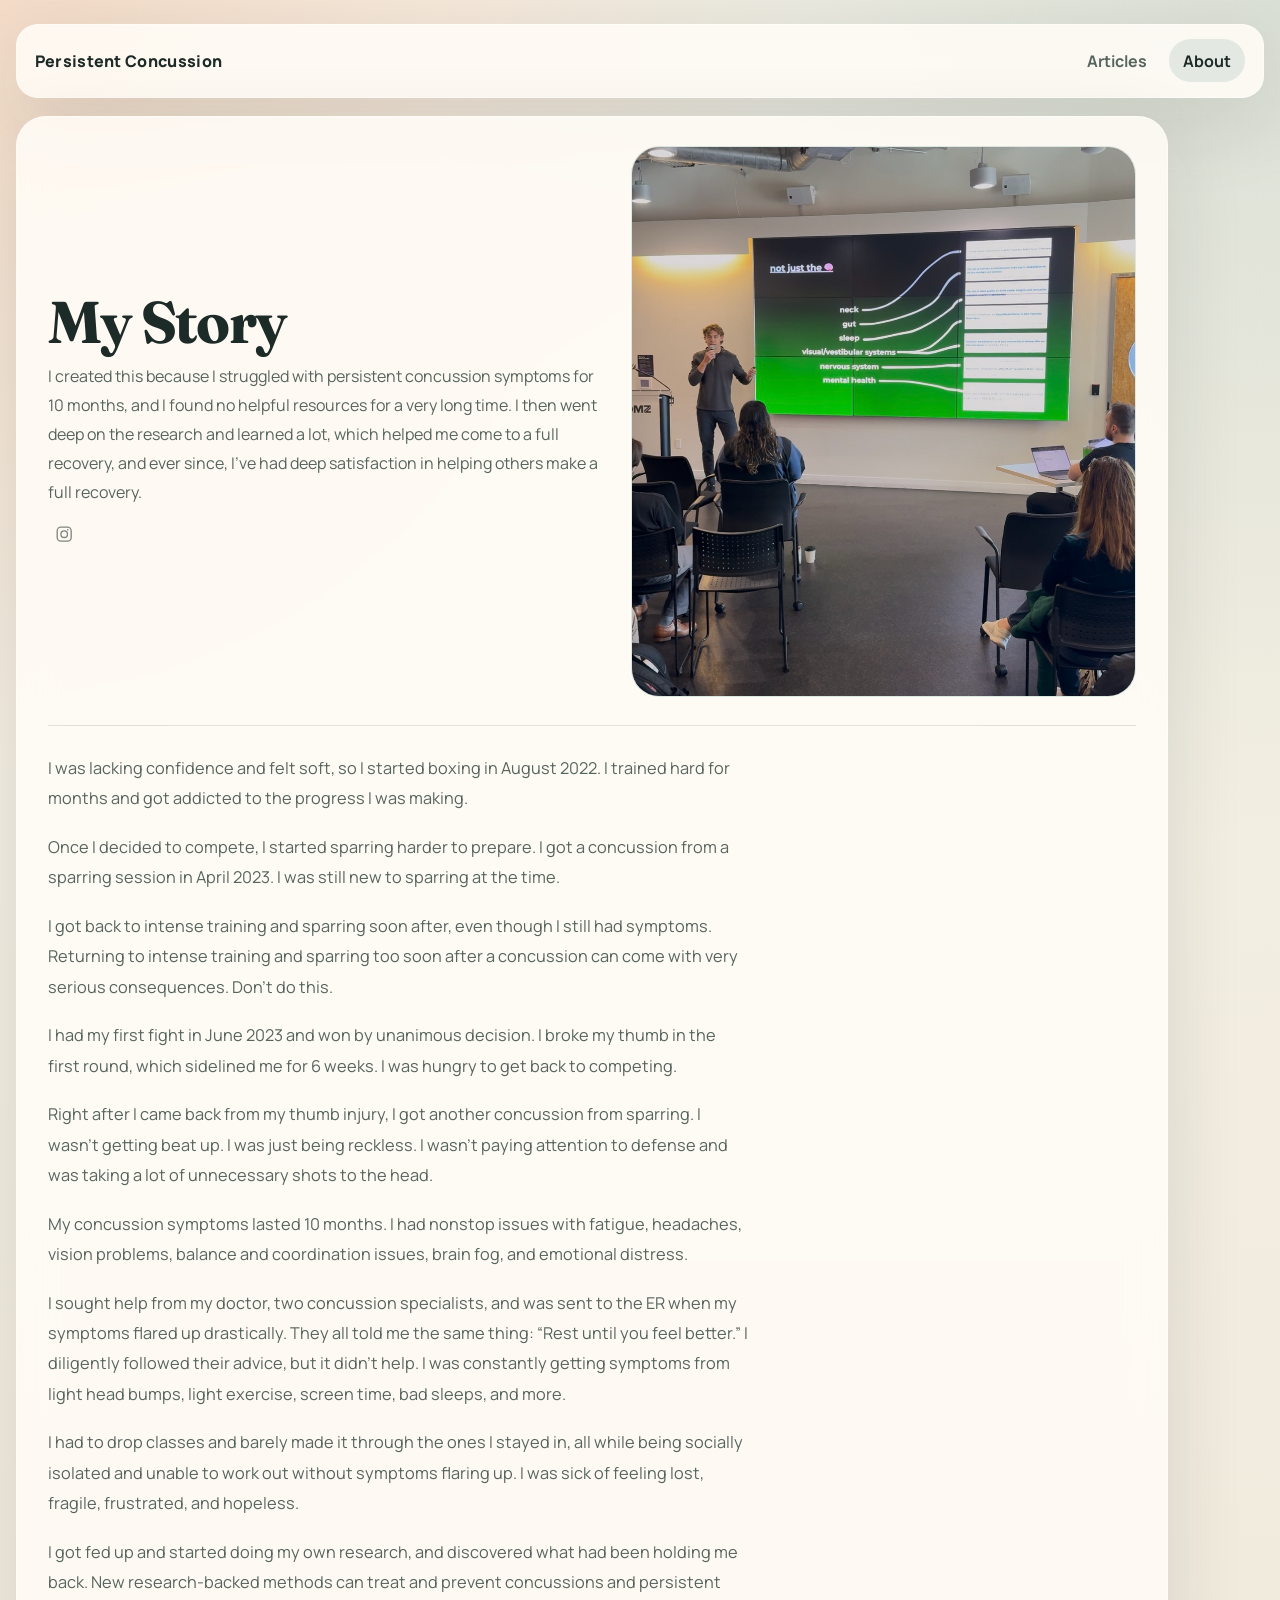
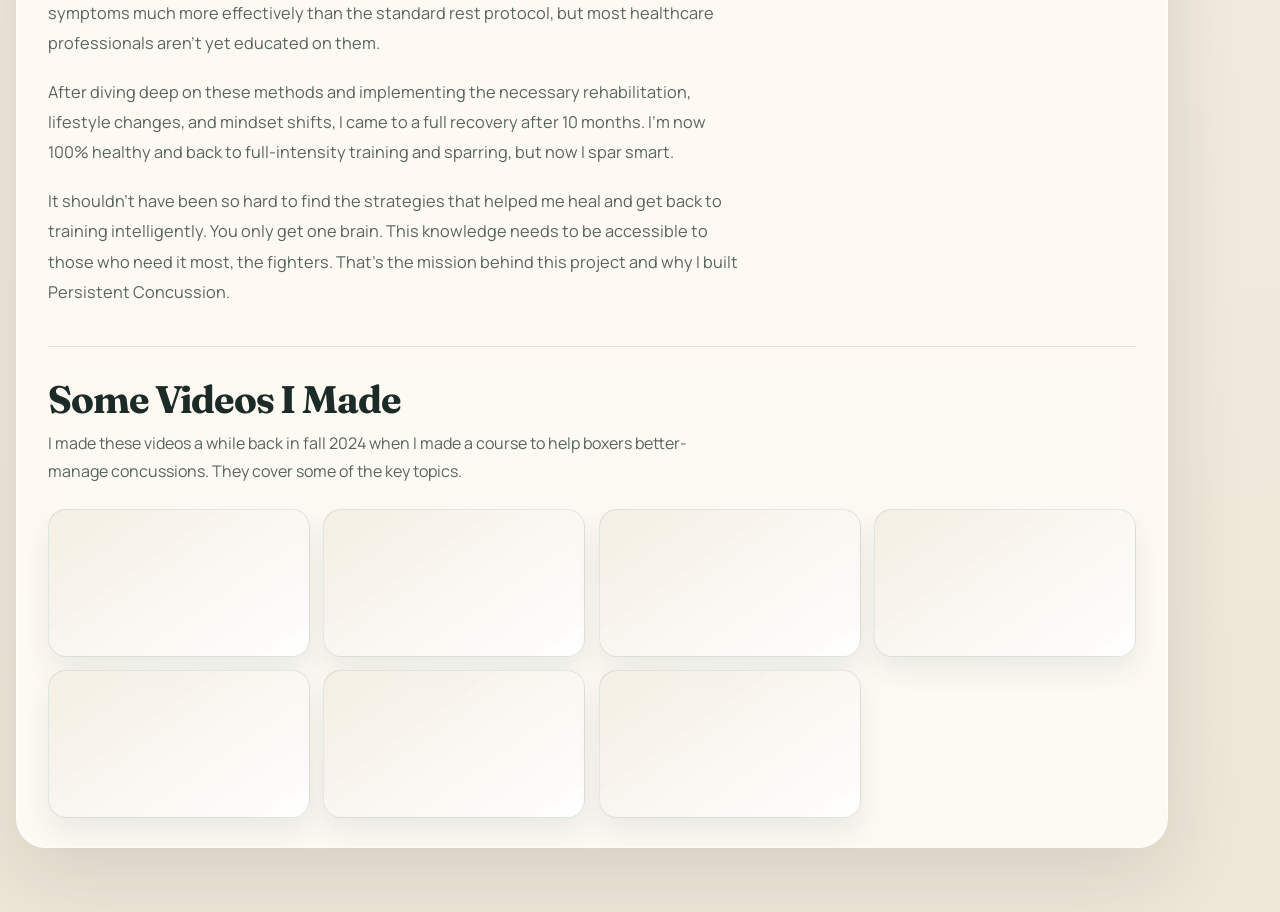
==== about.html @ b69d5c53 "Update site metadata and remove course hash links" ====
<!doctype html>
<html lang="en">
  <head>
    <meta charset="UTF-8" />
    <meta name="viewport" content="width=device-width, initial-scale=1.0" />
    <title>Persistent Concussion Symptoms Guidance</title>
    <meta
      name="description"
      content="Research-backed guidance for persistent concussion symptoms and post-concussion syndrome. Written for combat sport athletes, useful for anyone."
    />
    <meta
      property="og:title"
      content="Persistent Concussion Symptoms Guidance"
    />
    <meta
      property="og:description"
      content="Research-backed guidance for persistent concussion symptoms and post-concussion syndrome. Written for combat sport athletes, useful for anyone."
    />
    <link rel="preconnect" href="https://fonts.googleapis.com" />
    <link rel="preconnect" href="https://fonts.gstatic.com" crossorigin />
    <link
      href="https://fonts.googleapis.com/css2?family=Fraunces:opsz,wght@9..144,500;9..144,700&family=Manrope:wght@400;500;600;700;800&display=swap"
      rel="stylesheet"
    />
    <link rel="stylesheet" href="./styles.css" />
  </head>
  <body>
    <div class="page-shell">
      <nav class="site-nav" aria-label="Primary">
        <a class="site-nav__brand" href="./index.html">Persistent Concussion</a>
        <div class="site-nav__links">
          <a class="site-nav__link" href="./index.html">Articles</a>
          <a class="site-nav__link" href="./about.html" aria-current="page">About</a>
        </div>
      </nav>

      <main class="about-page">
        <article class="about-story">
          <header class="about-story__lead">
            <div class="about-story__lead-copy">
              <h1>My Story</h1>
              <p class="about-story__intro">
                I created this because I struggled with persistent concussion symptoms for 10
                months, and I found no helpful resources for a very long time. I then went deep
                on the research and learned a lot, which helped me come to a full recovery, and
                ever since, I've had deep satisfaction in helping others make a full recovery.
              </p>
              <a
                class="about-story__social-link"
                href="https://www.instagram.com/optimilez/"
                target="_blank"
                rel="noopener noreferrer"
                aria-label="Miles on Instagram"
              >
                <svg viewBox="0 0 24 24" aria-hidden="true" focusable="false">
                  <path
                    d="M7.75 2h8.5A5.75 5.75 0 0 1 22 7.75v8.5A5.75 5.75 0 0 1 16.25 22h-8.5A5.75 5.75 0 0 1 2 16.25v-8.5A5.75 5.75 0 0 1 7.75 2Zm0 1.75A4 4 0 0 0 3.75 7.75v8.5a4 4 0 0 0 4 4h8.5a4 4 0 0 0 4-4v-8.5a4 4 0 0 0-4-4h-8.5Zm8.95 1.5a1.05 1.05 0 1 1 0 2.1 1.05 1.05 0 0 1 0-2.1ZM12 6.85A5.15 5.15 0 1 1 6.85 12 5.16 5.16 0 0 1 12 6.85Zm0 1.75A3.4 3.4 0 1 0 15.4 12 3.41 3.41 0 0 0 12 8.6Z"
                  />
                </svg>
              </a>
            </div>
            <figure class="about-story__portrait">
              <img
                src="./media/miles-about-portrait.png"
                alt="Portrait of Miles"
                loading="lazy"
              />
            </figure>
          </header>

          <div class="about-story__body">
            <p>
              I was lacking confidence and felt soft, so I started boxing in August 2022. I
              trained hard for months and got addicted to the progress I was making.
            </p>

            <p>
              Once I decided to compete, I started sparring harder to prepare. I got a concussion
              from a sparring session in April 2023. I was still new to sparring at the time.
            </p>

            <p>
              I got back to intense training and sparring soon after, even though I still had
              symptoms. Returning to intense training and sparring too soon after a concussion can
              come with very serious consequences. Don’t do this.
            </p>

            <p>
              I had my first fight in June 2023 and won by unanimous decision. I broke my thumb in
              the first round, which sidelined me for 6 weeks. I was hungry to get back to
              competing.
            </p>

            <p>
              Right after I came back from my thumb injury, I got another concussion from
              sparring. I wasn’t getting beat up. I was just being reckless. I wasn’t paying
              attention to defense and was taking a lot of unnecessary shots to the head.
            </p>

            <p>
              My concussion symptoms lasted 10 months. I had nonstop issues with fatigue,
              headaches, vision problems, balance and coordination issues, brain fog, and
              emotional distress.
            </p>

            <p>
              I sought help from my doctor, two concussion specialists, and was sent to the ER
              when my symptoms flared up drastically. They all told me the same thing: “Rest until
              you feel better.” I diligently followed their advice, but it didn’t help. I was
              constantly getting symptoms from light head bumps, light exercise, screen time, bad
              sleeps, and more.
            </p>

            <p>
              I had to drop classes and barely made it through the ones I stayed in, all while
              being socially isolated and unable to work out without symptoms flaring up. I was
              sick of feeling lost, fragile, frustrated, and hopeless.
            </p>

            <p>
              I got fed up and started doing my own research, and discovered what had been holding
              me back. New research-backed methods can treat and prevent concussions and persistent
              symptoms much more effectively than the standard rest protocol, but most healthcare
              professionals aren’t yet educated on them.
            </p>

            <p>
              After diving deep on these methods and implementing the necessary rehabilitation,
              lifestyle changes, and mindset shifts, I came to a full recovery after 10 months.
              I’m now 100% healthy and back to full-intensity training and sparring, but now I
              spar smart.
            </p>

            <p>
              It shouldn’t have been so hard to find the strategies that helped me heal and get
              back to training intelligently. You only get one brain. This knowledge needs to be
              accessible to those who need it most, the fighters. That’s the mission behind this
              project and why I built Persistent Concussion.
            </p>
          </div>

          <section class="about-story__videos" aria-labelledby="videos-heading">
            <div class="about-story__videos-copy">
              <h2 id="videos-heading">Some Videos I Made</h2>
              <p>
                I made these videos a while back in fall 2024 when I made a course to help
                boxers better-manage concussions. They cover some of the key topics.
              </p>
            </div>

            <div class="about-story__video-list">
              <section class="about-video">
                <div class="about-video__frame">
                  <iframe
                    src="https://www.loom.com/embed/7af019a33f4347e6a2fbdbf54fd8a4a3"
                    title="PCS"
                    loading="lazy"
                    allowfullscreen
                  ></iframe>
                </div>
              </section>

              <section class="about-video">
                <div class="about-video__frame">
                  <iframe
                    src="https://www.loom.com/embed/3377d8dd1d47414c8404d854fd78335a"
                    title="Brain damage stats"
                    loading="lazy"
                    allowfullscreen
                  ></iframe>
                </div>
              </section>

              <section class="about-video">
                <div class="about-video__frame">
                  <iframe
                    src="https://player.vimeo.com/video/1009759112"
                    title="Why nutrition matters"
                    loading="lazy"
                    allow="autoplay; fullscreen; picture-in-picture"
                    allowfullscreen
                  ></iframe>
                </div>
              </section>

              <section class="about-video">
                <div class="about-video__frame">
                  <iframe
                    src="https://player.vimeo.com/video/1003541516"
                    title="Small bumps Part 1"
                    loading="lazy"
                    allow="autoplay; fullscreen; picture-in-picture"
                    allowfullscreen
                  ></iframe>
                </div>
              </section>

              <section class="about-video">
                <div class="about-video__frame">
                  <iframe
                    src="https://player.vimeo.com/video/1003546179"
                    title="Small bumps Part 2"
                    loading="lazy"
                    allow="autoplay; fullscreen; picture-in-picture"
                    allowfullscreen
                  ></iframe>
                </div>
              </section>

              <section class="about-video">
                <div class="about-video__frame">
                  <iframe
                    src="https://player.vimeo.com/video/1003531127"
                    title="Fear avoidance/nocebo Part 1"
                    loading="lazy"
                    allow="autoplay; fullscreen; picture-in-picture"
                    allowfullscreen
                  ></iframe>
                </div>
              </section>

              <section class="about-video">
                <div class="about-video__frame">
                  <iframe
                    src="https://player.vimeo.com/video/1003520182"
                    title="Fear avoidance/nocebo Part 2"
                    loading="lazy"
                    allow="autoplay; fullscreen; picture-in-picture"
                    allowfullscreen
                  ></iframe>
                </div>
              </section>
            </div>
          </section>
        </article>
      </main>
    </div>
  </body>
</html>
---- styles.css ----
:root {
  --paper: rgba(255, 252, 246, 0.88);
  --paper-strong: #fffdf8;
  --ink: #1d2b28;
  --ink-soft: #57655f;
  --line: rgba(29, 43, 40, 0.12);
  --brand: #0c5c4c;
  --accent: #e58b53;
  --accent-soft: rgba(229, 139, 83, 0.16);
  --shadow: 0 24px 80px rgba(23, 35, 31, 0.12);
  --radius-xl: 28px;
}

* {
  box-sizing: border-box;
}

html {
  scroll-behavior: smooth;
}

body {
  margin: 0;
  min-height: 100vh;
  color: var(--ink);
  background:
    radial-gradient(circle at top left, rgba(229, 139, 83, 0.22), transparent 28%),
    radial-gradient(circle at top right, rgba(12, 92, 76, 0.12), transparent 30%),
    linear-gradient(180deg, #f7f2e8 0%, #f3eee2 35%, #eee7d8 100%);
  font-family: "Manrope", "Avenir Next", "Segoe UI", sans-serif;
}

body::before {
  position: fixed;
  inset: 0;
  background-image:
    linear-gradient(rgba(255, 255, 255, 0.18) 1px, transparent 1px),
    linear-gradient(90deg, rgba(255, 255, 255, 0.18) 1px, transparent 1px);
  background-size: 28px 28px;
  opacity: 0.22;
  content: "";
  pointer-events: none;
}

a {
  color: inherit;
}

img {
  max-width: 100%;
}

.page-shell {
  position: relative;
  z-index: 1;
  width: min(1280px, calc(100% - 2rem));
  margin: 0 auto;
  padding: 1.5rem 0 4rem;
}

.site-nav {
  display: flex;
  align-items: center;
  justify-content: space-between;
  gap: 1rem;
  padding: 0.9rem 1.1rem;
  margin-bottom: 1.15rem;
  border-radius: 22px;
}

.site-nav__brand,
.site-nav__link {
  text-decoration: none;
}

.site-nav__brand {
  font-weight: 800;
  letter-spacing: 0.02em;
}

.site-nav__links {
  display: flex;
  flex-wrap: wrap;
  align-items: center;
  gap: 0.45rem;
}

.site-nav__link {
  padding: 0.65rem 0.9rem;
  border-radius: 999px;
  color: var(--ink-soft);
  font-weight: 700;
  transition:
    background-color 180ms ease,
    color 180ms ease,
    transform 180ms ease;
}

.site-nav__link:hover,
.site-nav__link:focus-visible {
  color: var(--ink);
  background: rgba(255, 255, 255, 0.62);
  transform: translateY(-1px);
}

.site-nav__link[aria-current="page"] {
  color: var(--ink);
  background: rgba(12, 92, 76, 0.1);
}

.hero {
  display: grid;
  grid-template-columns: 1fr;
  gap: 1rem;
  align-items: stretch;
}

.hero__inner,
.site-nav,
.preview-card,
.article-detail,
.about-card {
  backdrop-filter: blur(18px);
  background: var(--paper);
  border: 1px solid rgba(255, 255, 255, 0.45);
  box-shadow: var(--shadow);
}

.hero__inner {
  position: relative;
  overflow: hidden;
  padding: 2.5rem;
  border-radius: 32px;
}

.hero--compact {
  max-width: min(58rem, 100%);
}

.hero--compact .hero__inner {
  padding: 1.35rem 1.6rem;
}

.hero__inner::after {
  position: absolute;
  right: -3.5rem;
  bottom: -5rem;
  width: 16rem;
  height: 16rem;
  border-radius: 999px;
  background: radial-gradient(circle, rgba(12, 92, 76, 0.26), transparent 68%);
  content: "";
}

.hero__eyebrow,
.section-label,
.summary-card__label,
.about-card__label,
.preview-card__eyebrow,
.article-detail__eyebrow {
  margin: 0;
  text-transform: uppercase;
  letter-spacing: 0.16em;
  font-size: 0.74rem;
  font-weight: 800;
  color: var(--brand);
}

.hero__title,
.course__intro h2,
.about__copy h2,
.preview-card__title,
.article-detail__title {
  font-family: "Fraunces", Georgia, serif;
  letter-spacing: -0.03em;
}

.hero__title {
  width: min(12ch, 100%);
  margin: 0 0 1rem;
  font-size: clamp(3rem, 7vw, 5.4rem);
  line-height: 0.94;
}

.hero--compact .hero__title {
  width: auto;
  margin-bottom: 0.45rem;
  font-size: clamp(1.95rem, 3.4vw, 3rem);
}

.hero__copy,
.hero__subtitle,
.preview-card__description,
.article-detail__description,
.about__lede,
.about-card__body,
.course__meta-copy,
.course__meta-count {
  margin: 0;
  color: var(--ink-soft);
  line-height: 1.7;
  font-size: 1rem;
}

.hero__copy {
  max-width: 62ch;
}

.hero__subtitle {
  max-width: 60ch;
}

.hero__actions,
.hero__stats {
  display: flex;
  flex-wrap: wrap;
  gap: 0.85rem;
  margin-top: 1.5rem;
}

.hero--compact .hero__actions,
.hero--compact .hero__stats {
  margin-top: 1rem;
}

.button {
  display: inline-flex;
  align-items: center;
  justify-content: center;
  min-height: 3rem;
  padding: 0.85rem 1.15rem;
  border-radius: 999px;
  font-weight: 800;
  text-decoration: none;
  transition:
    transform 180ms ease,
    background-color 180ms ease,
    border-color 180ms ease;
}

.button:hover,
.button:focus-visible,
.preview-card:hover,
.preview-card:focus-visible {
  transform: translateY(-1px);
}

.button--primary {
  color: #fff;
  background: var(--brand);
}

.button--secondary {
  border: 1px solid var(--line);
  background: rgba(255, 255, 255, 0.66);
}

.stat-pill {
  display: inline-flex;
  align-items: center;
  gap: 0.55rem;
  padding: 0.75rem 0.95rem;
  border-radius: 999px;
  background: rgba(255, 255, 255, 0.72);
  border: 1px solid rgba(12, 92, 76, 0.1);
  color: var(--ink-soft);
  font-weight: 700;
}

.stat-pill strong {
  color: var(--ink);
}

.layout {
  display: grid;
  gap: 2.75rem;
  margin-top: 1.7rem;
}

.course,
.about {
  display: grid;
  gap: 1.4rem;
}

.course__intro {
  display: grid;
  gap: 0.55rem;
}

.course__intro h2,
.about__copy h2 {
  margin: 0;
  font-size: clamp(2rem, 5vw, 3rem);
  line-height: 1;
}

.articles-grid {
  display: grid;
  grid-template-columns: repeat(4, minmax(0, 1fr));
  gap: 1rem;
  align-items: stretch;
}

.preview-card {
  appearance: none;
  border: 1px solid rgba(255, 255, 255, 0.45);
  display: grid;
  gap: 0.95rem;
  min-height: 19rem;
  width: 100%;
  padding: 1rem;
  border-radius: 24px;
  font: inherit;
  text-align: left;
  color: inherit;
  cursor: pointer;
  text-decoration: none;
}

.preview-card__media {
  aspect-ratio: 4 / 3;
  overflow: hidden;
  display: grid;
  border-radius: 18px;
  background: linear-gradient(135deg, rgba(12, 92, 76, 0.18), rgba(229, 139, 83, 0.22));
  border: 1px solid rgba(12, 92, 76, 0.12);
}

.preview-card__media img {
  width: 100%;
  height: 100%;
  object-fit: cover;
  display: block;
}

.preview-card__media--fallback {
  position: relative;
  align-content: end;
  gap: 0.55rem;
  padding: 1rem;
  background:
    radial-gradient(circle at top right, rgba(255, 255, 255, 0.42), transparent 34%),
    linear-gradient(145deg, rgba(12, 92, 76, 0.92), rgba(58, 103, 88, 0.86) 55%, rgba(229, 139, 83, 0.5));
}

.preview-card__media--fallback::after {
  position: absolute;
  inset: auto -2rem -2.2rem auto;
  width: 8.5rem;
  height: 8.5rem;
  border-radius: 999px;
  background: radial-gradient(circle, rgba(255, 252, 246, 0.28), transparent 70%);
  content: "";
}

.preview-card__media-label,
.preview-card__media-title {
  position: relative;
  z-index: 1;
  margin: 0;
  color: #fffdf8;
  text-decoration: none;
}

.preview-card__media-label {
  text-transform: uppercase;
  letter-spacing: 0.15em;
  font-size: 0.7rem;
  font-weight: 800;
  opacity: 0.8;
}

.preview-card__media-title {
  max-width: 12ch;
  font-family: "Fraunces", Georgia, serif;
  font-size: 1.75rem;
  line-height: 0.96;
  letter-spacing: -0.03em;
}

.preview-card__header {
  display: grid;
  gap: 0.45rem;
}

.preview-card__title {
  margin: 0;
  font-size: 1.6rem;
  line-height: 1.02;
}

.article-detail {
  display: grid;
  gap: 1rem;
  padding: 1.3rem;
  border-radius: 32px;
}

.article-detail__header {
  display: grid;
  gap: 1rem;
}

.article-detail__heading {
  display: grid;
  gap: 0.6rem;
}

.article-detail__title {
  margin: 0;
  font-size: clamp(2.2rem, 5vw, 4rem);
  line-height: 0.98;
}

.article-detail__summary {
  margin-bottom: 0;
}

.article-detail__content {
  display: grid;
  gap: 1rem;
}

.article-detail__content--lesson {
  gap: 0;
}

.article-detail__sections {
  display: grid;
  gap: 1rem;
}

.article-page {
  display: grid;
  gap: 1rem;
}

.article-page__nav {
  display: flex;
  justify-content: flex-start;
}

.summary-card {
  padding: 1rem 1.1rem;
  border-radius: 20px;
  background: linear-gradient(135deg, var(--accent-soft), rgba(12, 92, 76, 0.1));
  border: 1px solid rgba(12, 92, 76, 0.12);
}

.summary-card__copy {
  margin: 0.4rem 0 0;
  line-height: 1.7;
  color: var(--ink);
}

.section-card {
  overflow: hidden;
  border-radius: 22px;
  background: rgba(255, 253, 248, 0.82);
  border: 1px solid rgba(12, 92, 76, 0.12);
  box-shadow: 0 14px 36px rgba(23, 35, 31, 0.08);
  animation: fadeSlide 260ms ease;
}

.section-card__header {
  padding: 0.95rem 1.2rem;
  background: linear-gradient(135deg, rgba(12, 92, 76, 0.16), rgba(12, 92, 76, 0.08));
  border-bottom: 1px solid rgba(12, 92, 76, 0.12);
}

.section-card__title {
  margin: 0;
  font-size: 1.08rem;
  line-height: 1.35;
  font-weight: 800;
  color: var(--ink);
}

.section-card__body {
  display: grid;
  gap: 1rem;
  padding: 1.15rem 1.2rem 1.25rem;
}

.section-card__subheading,
.content-card__subheading {
  margin: 0;
  font-size: 1rem;
  line-height: 1.4;
  font-weight: 800;
  color: var(--ink);
}

.section-card__body p {
  margin: 0;
  color: var(--ink-soft);
  line-height: 1.88;
}

.section-card__body strong {
  color: var(--ink);
}

.section-card__body a {
  color: var(--brand);
  text-decoration-thickness: 0.08em;
  text-underline-offset: 0.18em;
  word-break: break-word;
}

.section-card__list {
  display: grid;
  gap: 0.7rem;
  margin: 0;
  padding-left: 1.3rem;
  color: var(--ink-soft);
}

.section-card__list li {
  line-height: 1.8;
}

.section-card__image {
  display: block;
  width: min(100%, 36rem);
  max-height: 24rem;
  margin-inline: auto;
  border-radius: 16px;
  border: 1px solid var(--line);
  object-fit: contain;
  background: rgba(255, 255, 255, 0.72);
}

.deep-dive {
  display: grid;
  gap: 0.9rem;
}

.deep-dive__toggle {
  display: flex;
  align-items: center;
  justify-content: center;
  min-height: 3.2rem;
  padding: 0.95rem 1.2rem;
  border-radius: 18px;
  background: #232523;
  color: #fff;
  border: 1px solid rgba(35, 37, 35, 0.24);
  cursor: pointer;
  font-weight: 800;
  list-style: none;
  user-select: none;
}

.deep-dive__toggle::-webkit-details-marker {
  display: none;
}

.deep-dive__content {
  display: grid;
  gap: 1rem;
}

.content-card {
  padding: 1.2rem 1.2rem;
  border-radius: 18px;
  background: var(--paper-strong);
  border: 1px solid var(--line);
  animation: fadeSlide 260ms ease;
}

.content-card h4 {
  margin: 0;
  font-size: 1.08rem;
  line-height: 1.35;
}

.content-card p,
.content-card li {
  margin: 0;
  line-height: 1.9;
  color: var(--ink-soft);
}

.content-card p + p,
.content-card ol,
.content-card ul,
.content-card img,
.content-card .table-wrap,
.content-card .link-stack {
  margin-top: 1.1rem;
}

.content-card ol,
.content-card ul {
  padding-left: 1.2rem;
}

.content-card li + li {
  margin-top: 0.7rem;
}

.content-card img {
  display: block;
  width: min(100%, 42rem);
  max-height: 30rem;
  margin-inline: auto;
  border-radius: 14px;
  border: 1px solid var(--line);
  object-fit: contain;
}

.content-card a {
  color: var(--brand);
  text-decoration-thickness: 0.08em;
  text-underline-offset: 0.18em;
  word-break: break-word;
}

.link-stack {
  display: grid;
  gap: 0.75rem;
}

.link-chip {
  display: block;
  padding: 0.85rem 0.95rem;
  border-radius: 14px;
  border: 1px solid rgba(12, 92, 76, 0.12);
  background: rgba(12, 92, 76, 0.06);
  text-decoration: none;
  font-weight: 700;
}

.table-wrap {
  overflow-x: auto;
  border-radius: 16px;
  border: 1px solid var(--line);
}

.data-table {
  width: 100%;
  border-collapse: collapse;
  font-size: 0.96rem;
}

.data-table th,
.data-table td {
  padding: 0.8rem 0.85rem;
  text-align: left;
  vertical-align: top;
  border: 1px solid var(--line);
}

.data-table th {
  color: var(--ink);
  background: rgba(12, 92, 76, 0.08);
  font-weight: 800;
}

.data-table td {
  color: var(--ink-soft);
  background: rgba(255, 255, 255, 0.65);
  line-height: 1.7;
}

.references-block {
  padding-top: 0.6rem;
}

.references-block hr {
  margin: 0 0 1rem;
  border: 0;
  border-top: 1px solid var(--line);
}

.references-block h4 {
  margin: 0 0 0.85rem;
  font-size: 1.1rem;
  color: var(--ink);
}

.references-list {
  margin: 0;
  padding-left: 1.35rem;
  list-style: disc;
}

.references-list li {
  color: var(--ink-soft);
  line-height: 1.75;
  padding: 0;
}

.references-list li + li {
  margin-top: 0.55rem;
}

.references-list a {
  color: var(--brand);
  text-decoration-thickness: 0.08em;
  text-underline-offset: 0.18em;
  overflow-wrap: anywhere;
}

.lesson-root {
  display: grid;
  gap: 0.9rem;
}

.lesson-root h2,
.lesson-root h3,
.lesson-root p,
.lesson-root ul,
.lesson-root ol {
  margin: 0;
}

.lesson-mount {
  width: 100%;
}

.lesson-card-shell {
  overflow: hidden;
  border-radius: 22px;
  background: rgba(255, 253, 248, 0.84);
  border: 1px solid rgba(12, 92, 76, 0.12);
  box-shadow: 0 14px 36px rgba(23, 35, 31, 0.08);
  animation: fadeSlide 260ms ease;
}

.lesson-button-shell {
  display: inline-flex;
  align-items: center;
  justify-content: center;
  gap: 0.5rem;
  width: auto;
  min-height: 3rem;
  padding: 0.85rem 1.15rem;
  border-radius: 18px;
  border: 1px solid rgba(12, 92, 76, 0.12);
  background: rgba(12, 92, 76, 0.08);
  color: var(--ink);
  font-weight: 800;
  cursor: pointer;
  transition: transform 160ms ease, background 160ms ease, border-color 160ms ease;
}

.lesson-button-shell:hover {
  transform: translateY(-1px);
}

.lesson-button-shell--secondary {
  width: 100%;
  background: #232523;
  border-color: rgba(35, 37, 35, 0.24);
  color: #fff;
}

.lesson-button-shell--ghost {
  background: transparent;
  border-color: rgba(12, 92, 76, 0.12);
}

.lesson-button-shell--small {
  min-height: 2.5rem;
  padding: 0.65rem 0.95rem;
  font-size: 0.94rem;
}

.lesson-icon {
  display: inline-flex;
  align-items: center;
  justify-content: center;
  line-height: 1;
  font-style: normal;
}

.lesson-accordion-toggle {
  display: flex;
  align-items: center;
  justify-content: space-between;
  gap: 0.75rem;
  width: 100%;
  padding: 0.95rem 1.15rem;
  border: 0;
  background: linear-gradient(135deg, rgba(12, 92, 76, 0.14), rgba(12, 92, 76, 0.07));
  color: var(--ink);
  cursor: pointer;
  font-size: 1rem;
  font-weight: 700;
  text-align: left;
}

.lesson-accordion-content {
  padding: 1rem 1.15rem 1.15rem;
  border-top: 1px solid var(--line);
}

.lesson-root [class~="flex"] {
  display: flex;
}

.lesson-root [class~="grid"] {
  display: grid;
}

.lesson-root [class~="items-center"] {
  align-items: center;
}

.lesson-root [class~="items-start"] {
  align-items: flex-start;
}

.lesson-root [class~="justify-between"] {
  justify-content: space-between;
}

.lesson-root [class~="justify-center"] {
  justify-content: center;
}

.lesson-root [class~="flex-shrink-0"] {
  flex-shrink: 0;
}

.lesson-root [class~="grid-cols-1"] {
  grid-template-columns: repeat(1, minmax(0, 1fr));
}

.lesson-root [class~="grid-cols-2"] {
  grid-template-columns: repeat(2, minmax(0, 1fr));
}

.lesson-root [class~="gap-1"] {
  gap: 0.25rem;
}

.lesson-root [class~="gap-1.5"] {
  gap: 0.375rem;
}

.lesson-root [class~="gap-2"] {
  gap: 0.5rem;
}

.lesson-root [class~="space-y-0.5"] > * + * {
  margin-top: 0.125rem;
}

.lesson-root [class~="space-y-1"] > * + * {
  margin-top: 0.25rem;
}

.lesson-root [class~="space-y-1.5"] > * + * {
  margin-top: 0.375rem;
}

.lesson-root [class~="space-y-2"] > * + * {
  margin-top: 0.5rem;
}

.lesson-root [class~="space-y-2.5"] > * + * {
  margin-top: 0.625rem;
}

.lesson-root [class~="space-y-3"] > * + * {
  margin-top: 0.75rem;
}

.lesson-root [class~="space-y-4"] > * + * {
  margin-top: 1rem;
}

.lesson-root [class~="p-2"] {
  padding: 0.5rem;
}

.lesson-root [class~="p-2.5"] {
  padding: 0.65rem 0.7rem;
}

.lesson-root [class~="p-3"] {
  padding: 0.75rem 0.85rem;
}

.lesson-root [class~="p-4"] {
  padding: 1rem 1.05rem;
}

.lesson-root [class~="pt-3"] {
  padding-top: 0.75rem;
}

.lesson-root [class~="pb-4"] {
  padding-bottom: 1rem;
}

.lesson-root [class~="px-2"] {
  padding-left: 0.5rem;
  padding-right: 0.5rem;
}

.lesson-root [class~="px-4"] {
  padding-left: 1rem;
  padding-right: 1rem;
}

.lesson-root [class~="py-2"] {
  padding-top: 0.5rem;
  padding-bottom: 0.5rem;
}

.lesson-root [class~="py-3"] {
  padding-top: 0.75rem;
  padding-bottom: 0.75rem;
}

.lesson-root [class~="pl-2"] {
  padding-left: 0.5rem;
}

.lesson-root [class~="pl-3"] {
  padding-left: 0.75rem;
}

.lesson-root [class*="pl-[18px]"] {
  padding-left: 18px;
}

.lesson-root [class~="mb-1"] {
  margin-bottom: 0.25rem;
}

.lesson-root [class~="mb-1.5"] {
  margin-bottom: 0.375rem;
}

.lesson-root [class~="mb-2"] {
  margin-bottom: 0.5rem;
}

.lesson-root [class~="mb-3"] {
  margin-bottom: 0.75rem;
}

.lesson-root [class~="mr-1"] {
  margin-right: 0.25rem;
}

.lesson-root [class~="mr-2"] {
  margin-right: 0.5rem;
}

.lesson-root [class~="mt-0.5"] {
  margin-top: 0.125rem;
}

.lesson-root [class~="mt-1"] {
  margin-top: 0.25rem;
}

.lesson-root [class~="mt-1.5"] {
  margin-top: 0.375rem;
}

.lesson-root [class~="mt-2"] {
  margin-top: 0.5rem;
}

.lesson-root [class~="rounded"] {
  border-radius: 10px;
}

.lesson-root [class~="rounded-md"] {
  border-radius: 14px;
}

.lesson-root [class~="rounded-full"] {
  border-radius: 999px;
}

.lesson-root [class~="overflow-hidden"] {
  overflow: hidden;
}

.lesson-root [class~="overflow-x-auto"] {
  overflow-x: auto;
}

.lesson-root [class~="border"] {
  border-style: solid;
  border-width: 1px;
}

.lesson-root [class~="border-t"] {
  border-top-style: solid;
  border-top-width: 1px;
}

.lesson-root [class~="border-b"] {
  border-bottom-style: solid;
  border-bottom-width: 1px;
}

.lesson-root [class~="w-full"] {
  width: 100%;
}

.lesson-root [class~="w-1.5"] {
  width: 0.375rem;
}

.lesson-root [class~="w-3"] {
  width: 0.75rem;
}

.lesson-root [class~="w-3.5"] {
  width: 0.875rem;
}

.lesson-root [class~="w-4"] {
  width: 1rem;
}

.lesson-root [class~="w-5"] {
  width: 1.25rem;
}

.lesson-root [class~="h-1.5"] {
  height: 0.375rem;
}

.lesson-root [class~="h-3"] {
  height: 0.75rem;
}

.lesson-root [class~="h-3.5"] {
  height: 0.875rem;
}

.lesson-root [class~="h-4"] {
  height: 1rem;
}

.lesson-root [class~="h-5"] {
  height: 1.25rem;
}

.lesson-root [class~="text-left"] {
  text-align: left;
}

.lesson-root [class~="text-center"] {
  text-align: center;
}

.lesson-root [class~="text-lg"] {
  font-size: 1.2rem;
  line-height: 1.3;
}

.lesson-root [class~="text-sm"] {
  font-size: 0.98rem;
  line-height: 1.6;
}

.lesson-root [class~="text-xs"] {
  font-size: 0.84rem;
  line-height: 1.55;
}

.lesson-root [class*="text-[8px]"] {
  font-size: 8px;
  line-height: 1.35;
}

.lesson-root [class*="text-[9px]"] {
  font-size: 9px;
  line-height: 1.4;
}

.lesson-root [class*="text-[10px]"] {
  font-size: 10px;
  line-height: 1.45;
}

.lesson-root [class*="text-[11px]"] {
  font-size: 11px;
  line-height: 1.55;
}

.lesson-root [class~="font-bold"] {
  font-weight: 800;
}

.lesson-root [class~="font-medium"] {
  font-weight: 700;
}

.lesson-root [class~="font-mono"] {
  font-family: ui-monospace, SFMono-Regular, Menlo, Monaco, Consolas, monospace;
}

.lesson-root [class~="italic"] {
  font-style: italic;
}

.lesson-root [class~="not-italic"] {
  font-style: normal;
}

.lesson-root [class~="leading-relaxed"] {
  line-height: 1.82;
}

.lesson-root [class~="text-white/60"],
.lesson-root [class~="text-white/60/60"] {
  color: var(--ink-soft) !important;
}

.lesson-root [class~="text-white/60/70"] {
  color: rgba(69, 81, 76, 0.78) !important;
}

.lesson-root [class~="text-slate-200"] {
  color: var(--ink) !important;
}

.lesson-root [class~="text-red-500"],
.lesson-root [class~="text-red-500/80"],
.lesson-root [class~="text-red-600"] {
  color: #ad4f45 !important;
}

.lesson-root [class~="text-red-400"] {
  color: #c36a61 !important;
}

.lesson-root [class~="text-green-500"],
.lesson-root [class~="text-green-600"],
.lesson-root [class~="text-emerald-400"],
.lesson-root [class~="text-emerald-500"],
.lesson-root [class~="text-primary"] {
  color: var(--brand) !important;
}

.lesson-root [class~="text-sky-500"],
.lesson-root [class~="text-violet-500"],
.lesson-root [class~="text-rose-500"],
.lesson-root [class~="text-yellow-500"] {
  color: var(--brand) !important;
}

.lesson-root [class~="text-amber-500"],
.lesson-root [class~="text-amber-600"] {
  color: #9a6b15 !important;
}

.lesson-root [class~="bg-white/5"],
.lesson-root [class~="bg-muted/50"] {
  background: rgba(255, 255, 255, 0.66) !important;
}

.lesson-root [class~="bg-primary/5"],
.lesson-root [class~="bg-green-500/5"],
.lesson-root [class~="bg-emerald-500/5"],
.lesson-root [class~="bg-emerald-500/100/5"],
.lesson-root [class~="bg-emerald-500/100/20"],
.lesson-root [class~="bg-green-500/20"],
.lesson-root [class~="bg-primary/20"] {
  background: rgba(12, 92, 76, 0.08) !important;
}

.lesson-root [class~="bg-green-500/10"] {
  background: rgba(12, 92, 76, 0.12) !important;
}

.lesson-root [class~="bg-red-500/5"],
.lesson-root [class~="bg-red-500/10"] {
  background: rgba(173, 79, 69, 0.08) !important;
}

.lesson-root [class~="bg-muted/30"] {
  background: rgba(245, 241, 232, 0.78) !important;
}

.lesson-root [class~="bg-sky-500/10"],
.lesson-root [class~="bg-violet-500/10"],
.lesson-root [class~="bg-rose-500/10"],
.lesson-root [class~="bg-indigo-500/10"],
.lesson-root [class~="bg-indigo-500/20"],
.lesson-root [class~="bg-blue-500/10"],
.lesson-root [class~="bg-orange-500/10"] {
  background: rgba(12, 92, 76, 0.08) !important;
}

.lesson-root [class~="bg-amber-500/5"],
.lesson-root [class~="bg-amber-500/10"] {
  background: rgba(180, 125, 22, 0.08) !important;
}

.lesson-root [class~="border-red-500/10"],
.lesson-root [class~="border-red-500/20"],
.lesson-root [class~="border-red-500/30"] {
  border-color: rgba(173, 79, 69, 0.22) !important;
}

.lesson-root [class~="border-green-500/10"],
.lesson-root [class~="border-green-500/20"],
.lesson-root [class~="border-green-500/30"],
.lesson-root [class~="border-primary/20"] {
  border-color: rgba(12, 92, 76, 0.2) !important;
}

.lesson-root [class~="border-amber-500/20"],
.lesson-root [class~="border-amber-500/30"] {
  border-color: rgba(180, 125, 22, 0.22) !important;
}

.lesson-root [class~="border-purple-500/30"] {
  border-color: rgba(12, 92, 76, 0.2) !important;
}

.lesson-root [class~="border-primary/10"],
.lesson-root [class~="border-primary/30"],
.lesson-root [class~="border-blue-500/10"],
.lesson-root [class~="border-indigo-500/10"],
.lesson-root [class~="border-indigo-500/20"],
.lesson-root [class~="border-orange-500/10"] {
  border-color: rgba(12, 92, 76, 0.18) !important;
}

.lesson-root [class~="border-muted"] {
  border-color: var(--line) !important;
}

.lesson-root [class~="border-b"] {
  border-color: var(--line);
}

.lesson-root img {
  display: block;
  width: min(100%, 40rem);
  max-height: 30rem;
  margin-inline: auto;
  border-radius: 16px;
  border: 1px solid var(--line);
  object-fit: contain;
  background: rgba(255, 255, 255, 0.72);
}

.lesson-root table {
  width: 100%;
  border-collapse: collapse;
  font-size: 0.95rem;
}

.lesson-root th,
.lesson-root td {
  padding: 0.8rem 0.85rem;
  text-align: left;
  vertical-align: top;
  border: 1px solid var(--line);
}

.lesson-root th {
  background: rgba(12, 92, 76, 0.08);
  color: var(--ink) !important;
  font-weight: 800;
}

.lesson-root td {
  background: rgba(255, 255, 255, 0.64);
  color: var(--ink-soft);
  line-height: 1.7;
}

.lesson-root button[class~="text-left"] {
  color: var(--ink);
  background: linear-gradient(135deg, rgba(12, 92, 76, 0.14), rgba(12, 92, 76, 0.07));
}

.lesson-root .lesson-works-cited {
  box-shadow: none;
}

.lesson-root .lesson-card-shell > h2,
.lesson-root .lesson-card-shell > h3 {
  color: var(--ink);
}

.lesson-references-list {
  margin: 0;
  padding-left: 1.2rem;
  list-style: disc;
}

.lesson-references-list li {
  color: var(--ink-soft);
  line-height: 1.75;
}

.lesson-references-list li + li {
  margin-top: 0.3rem;
}

@media (min-width: 720px) {
  .lesson-root [class~="sm:grid-cols-2"] {
    grid-template-columns: repeat(2, minmax(0, 1fr));
  }
}

.about-page {
  display: grid;
  gap: 0;
}

.about-story {
  max-width: min(72rem, 100%);
  padding: 1.8rem 1.95rem;
  border-radius: 30px;
  backdrop-filter: blur(18px);
  background: var(--paper);
  border: 1px solid rgba(255, 255, 255, 0.45);
  box-shadow: var(--shadow);
}

.about-story__lead {
  display: grid;
  grid-template-columns: minmax(0, 1.05fr) minmax(280px, 0.95fr);
  gap: 1.6rem;
  align-items: center;
  padding-bottom: 1.75rem;
  border-bottom: 1px solid var(--line);
}

.about-story__lead-copy {
  display: grid;
  gap: 0.7rem;
}

.about-story__lead-copy h1 {
  margin: 0;
  font-family: "Fraunces", Georgia, serif;
  font-size: clamp(2.35rem, 4.6vw, 4rem);
  line-height: 0.98;
  letter-spacing: -0.03em;
}

.about-story__intro {
  margin: 0;
  max-width: 64ch;
  color: var(--ink-soft);
  line-height: 1.82;
}

.about-story__social-link {
  display: inline-flex;
  align-items: center;
  justify-content: center;
  width: 2rem;
  height: 2rem;
  color: rgba(29, 43, 40, 0.56);
  transition:
    color 180ms ease,
    transform 180ms ease;
}

.about-story__social-link:hover,
.about-story__social-link:focus-visible {
  color: var(--brand);
  transform: translateY(-1px);
}

.about-story__social-link svg {
  width: 1.15rem;
  height: 1.15rem;
  display: block;
  fill: currentColor;
}

.about-story__portrait {
  margin: 0;
  overflow: hidden;
  min-height: 26rem;
  border-radius: 28px;
  border: 1px solid rgba(12, 92, 76, 0.14);
  background: rgba(255, 255, 255, 0.6);
}

.about-story__portrait img {
  width: 100%;
  height: 100%;
  object-fit: cover;
  display: block;
}

.about-story__body {
  display: grid;
  gap: 1.15rem;
  padding-top: 1.65rem;
}

.about-story__body p {
  margin: 0;
  max-width: 70ch;
  color: var(--ink-soft);
  line-height: 1.86;
  font-size: 1.02rem;
}

.about-story__videos {
  margin-top: 2.4rem;
  padding-top: 2rem;
  border-top: 1px solid rgba(12, 92, 76, 0.12);
}

.about-story__videos-copy {
  display: grid;
  gap: 0.6rem;
  margin-bottom: 1.5rem;
}

.about-story__videos-copy h2 {
  margin: 0;
  font-family: "Fraunces", Georgia, serif;
  font-size: clamp(1.9rem, 3vw, 2.5rem);
  line-height: 1.05;
  letter-spacing: -0.03em;
}

.about-story__videos-copy p {
  margin: 0;
  max-width: 66ch;
  color: var(--ink-soft);
  line-height: 1.75;
}

.about-story__video-list {
  display: grid;
  grid-template-columns: repeat(4, minmax(0, 1fr));
  gap: 0.85rem;
}

.about-video {
  min-width: 0;
}

.about-video__frame {
  overflow: hidden;
  border-radius: 18px;
  border: 1px solid rgba(12, 92, 76, 0.12);
  background: linear-gradient(145deg, rgba(244, 238, 227, 0.96), rgba(255, 255, 255, 0.9));
  box-shadow: 0 14px 28px rgba(18, 46, 38, 0.08);
}

.about-video__frame iframe {
  width: 100%;
  aspect-ratio: 16 / 9;
  display: block;
  border: 0;
}

.site-footer {
  margin-top: 1.4rem;
  padding: 0.4rem 0 0;
}

.site-footer p {
  margin: 0;
  max-width: 72ch;
  color: rgba(29, 43, 40, 0.62);
  font-size: 0.9rem;
  line-height: 1.7;
}

.about__inner {
  display: grid;
  grid-template-columns: minmax(0, 0.8fr) minmax(280px, 1fr);
  gap: 1rem;
  align-items: start;
}

.about-card {
  padding: 1.5rem;
  border-radius: var(--radius-xl);
}

.about-card__body {
  margin-top: 0.75rem;
}

.about-card__prompts {
  margin: 1rem 0 0;
  padding-left: 1.2rem;
  color: var(--ink-soft);
  line-height: 1.75;
}

@keyframes fadeSlide {
  from {
    opacity: 0;
    transform: translateY(10px);
  }

  to {
    opacity: 1;
    transform: translateY(0);
  }
}

@media (max-width: 980px) {
  .about__inner {
    grid-template-columns: 1fr;
  }

  .articles-grid {
    grid-template-columns: repeat(2, minmax(0, 1fr));
  }

  .about-story__video-list {
    grid-template-columns: repeat(2, minmax(0, 1fr));
  }

  .about-story__lead {
    grid-template-columns: 1fr;
  }

  .about-story__portrait {
    min-height: 20rem;
  }
}

@media (max-width: 720px) {
  .page-shell {
    width: min(100% - 1rem, 1280px);
    padding-top: 0.75rem;
  }

  .hero__inner,
  .hero__panel,
  .site-nav,
  .preview-card,
  .article-detail,
  .about-story,
  .about-card {
    padding: 1.1rem;
    border-radius: 24px;
  }

  .hero__title {
    width: auto;
  }

  .site-nav {
    flex-direction: column;
    align-items: start;
  }

  .site-nav__links {
    width: 100%;
  }

  .articles-grid {
    grid-template-columns: 1fr;
  }

  .about-story__video-list {
    grid-template-columns: 1fr;
  }

  .about-story__lead {
    gap: 1rem;
  }

  .about-story__portrait {
    min-height: 16rem;
  }

  .about-story__videos {
    margin-top: 2rem;
    padding-top: 1.65rem;
  }

  .about-video__frame {
    border-radius: 22px;
  }
}
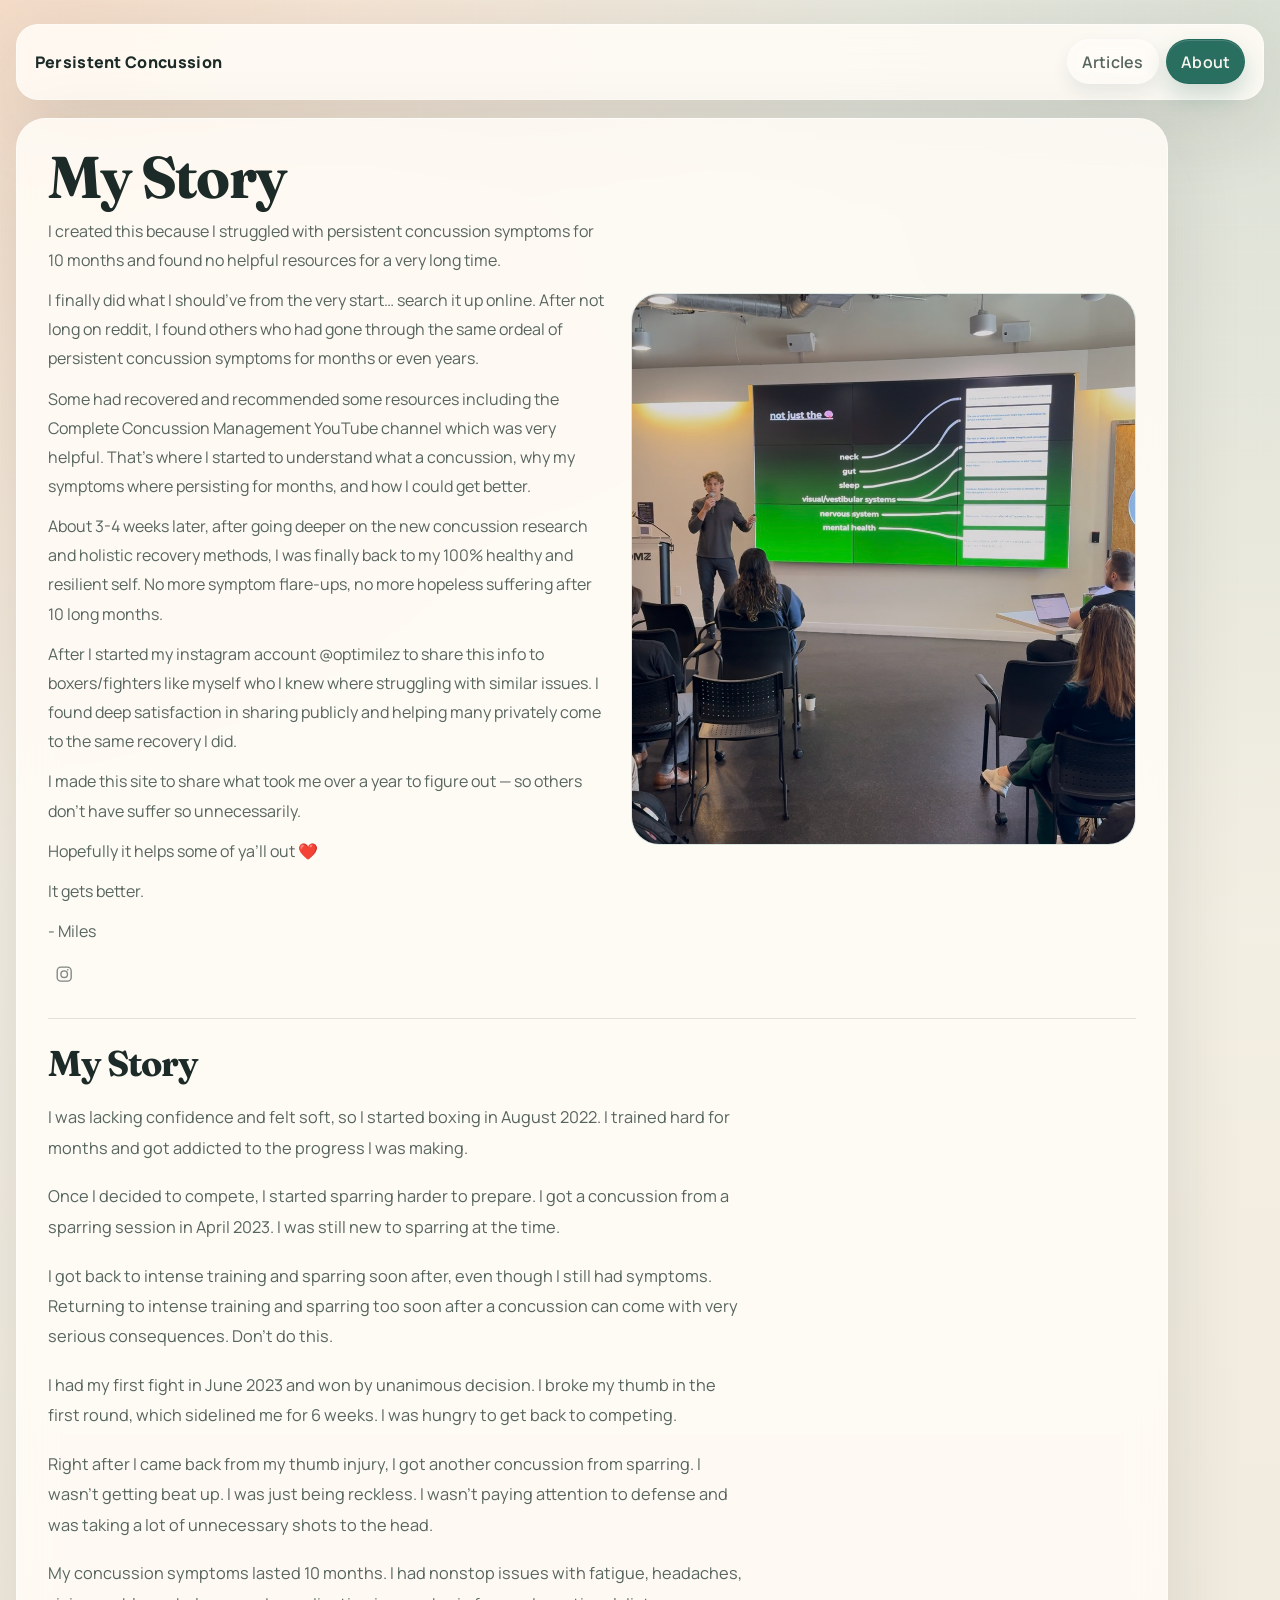
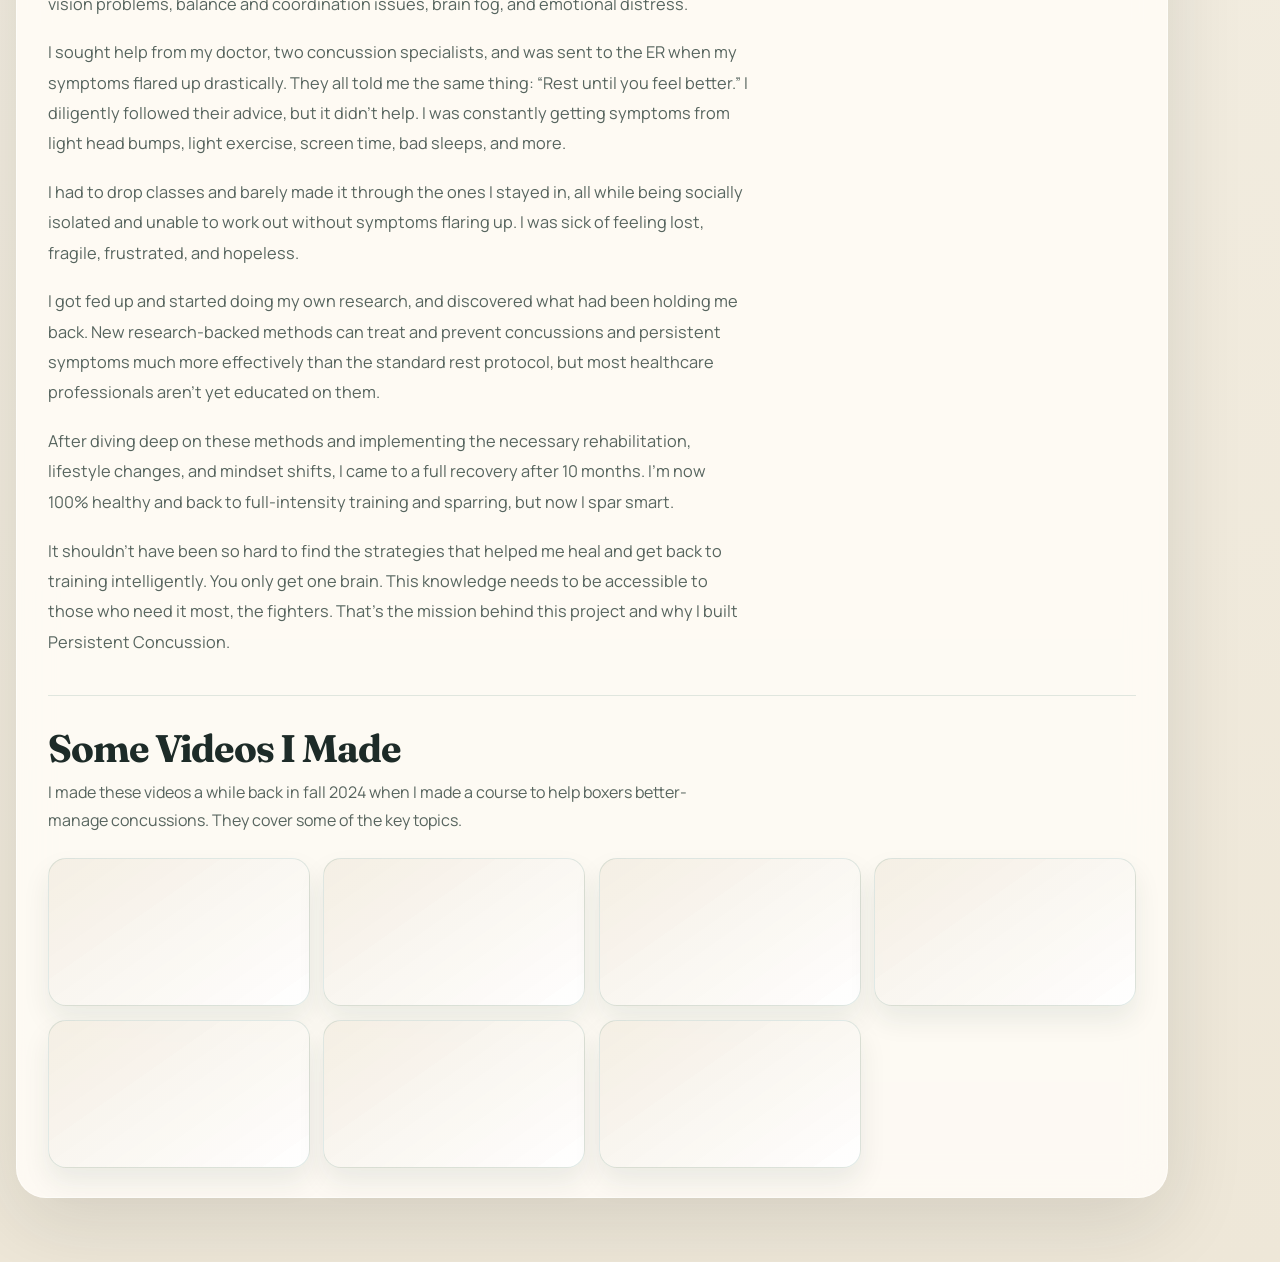
==== commit 6f959ae1: "Expand about intro and add story section heading" ====
--- a/about.html
+++ b/about.html
@@ -41,9 +41,43 @@
               <h1>My Story</h1>
               <p class="about-story__intro">
                 I created this because I struggled with persistent concussion symptoms for 10
-                months, and I found no helpful resources for a very long time. I then went deep
-                on the research and learned a lot, which helped me come to a full recovery, and
-                ever since, I've had deep satisfaction in helping others make a full recovery.
+                months and found no helpful resources for a very long time.
+              </p>
+              <p class="about-story__intro">
+                I finally did what I should’ve from the very start… search it up online. After
+                not long on reddit, I found others who had gone through the same ordeal of
+                persistent concussion symptoms for months or even years.
+              </p>
+              <p class="about-story__intro">
+                Some had recovered and recommended some resources including the Complete
+                Concussion Management YouTube channel which was very helpful. That’s where I
+                started to understand what a concussion, why my symptoms where persisting for
+                months, and how I could get better.
+              </p>
+              <p class="about-story__intro">
+                About 3-4 weeks later, after going deeper on the new concussion research and
+                holistic recovery methods, I was finally back to my 100% healthy and resilient
+                self. No more symptom flare-ups, no more hopeless suffering after 10 long
+                months.
+              </p>
+              <p class="about-story__intro">
+                After I started my instagram account @optimilez to share this info to
+                boxers/fighters like myself who I knew where struggling with similar issues. I
+                found deep satisfaction in sharing publicly and helping many privately come to the
+                same recovery I did.
+              </p>
+              <p class="about-story__intro">
+                I made this site to share what took me over a year to figure out — so others
+                don't have suffer so unnecessarily.
+              </p>
+              <p class="about-story__intro">
+                Hopefully it helps some of ya’ll out ❤️
+              </p>
+              <p class="about-story__intro">
+                It gets better.
+              </p>
+              <p class="about-story__intro">
+                - Miles
               </p>
               <a
                 class="about-story__social-link"
@@ -69,6 +103,7 @@
           </header>
 
           <div class="about-story__body">
+            <h2>My Story</h2>
             <p>
               I was lacking confidence and felt soft, so I started boxing in August 2022. I
               trained hard for months and got addicted to the progress I was making.
--- a/styles.css
+++ b/styles.css
@@ -86,26 +86,56 @@
 }
 
 .site-nav__link {
+  position: relative;
+  isolation: isolate;
   padding: 0.65rem 0.9rem;
   border-radius: 999px;
+  border: 1px solid rgba(255, 255, 255, 0.38);
+  background: rgba(255, 255, 255, 0.16);
+  backdrop-filter: blur(12px);
+  -webkit-backdrop-filter: blur(12px);
   color: var(--ink-soft);
-  font-weight: 700;
+  font-weight: 600;
+  letter-spacing: 0.01em;
+  box-shadow:
+    inset 0 1px 0 rgba(255, 255, 255, 0.28),
+    0 8px 18px rgba(19, 40, 35, 0.08);
   transition:
-    background-color 180ms ease,
-    color 180ms ease,
-    transform 180ms ease;
+    background-color 220ms ease,
+    color 220ms ease,
+    border-color 220ms ease,
+    box-shadow 220ms ease,
+    transform 220ms ease;
 }
 
 .site-nav__link:hover,
 .site-nav__link:focus-visible {
   color: var(--ink);
-  background: rgba(255, 255, 255, 0.62);
-  transform: translateY(-1px);
+  background: rgba(255, 255, 255, 0.24);
+  border-color: rgba(255, 255, 255, 0.52);
+  box-shadow:
+    inset 0 1px 0 rgba(255, 255, 255, 0.34),
+    0 14px 28px rgba(19, 40, 35, 0.14);
+  transform: translateY(-2px);
 }
 
 .site-nav__link[aria-current="page"] {
-  color: var(--ink);
-  background: rgba(12, 92, 76, 0.1);
+  color: #f8f6ef;
+  border-color: rgba(12, 92, 76, 0.24);
+  background: rgba(12, 92, 76, 0.88);
+  box-shadow:
+    inset 0 1px 0 rgba(255, 255, 255, 0.16),
+    0 12px 24px rgba(12, 92, 76, 0.2);
+}
+
+.site-nav__link[aria-current="page"]:hover,
+.site-nav__link[aria-current="page"]:focus-visible {
+  color: #fffdf8;
+  background: rgba(12, 92, 76, 0.94);
+  border-color: rgba(12, 92, 76, 0.28);
+  box-shadow:
+    inset 0 1px 0 rgba(255, 255, 255, 0.18),
+    0 16px 30px rgba(12, 92, 76, 0.28);
 }
 
 .hero {
@@ -1404,6 +1434,14 @@
   padding-top: 1.65rem;
 }
 
+.about-story__body h2 {
+  margin: 0 0 0.15rem;
+  font-family: "Fraunces", Georgia, serif;
+  font-size: clamp(1.7rem, 2.8vw, 2.35rem);
+  line-height: 1.02;
+  letter-spacing: -0.03em;
+}
+
 .about-story__body p {
   margin: 0;
   max-width: 70ch;
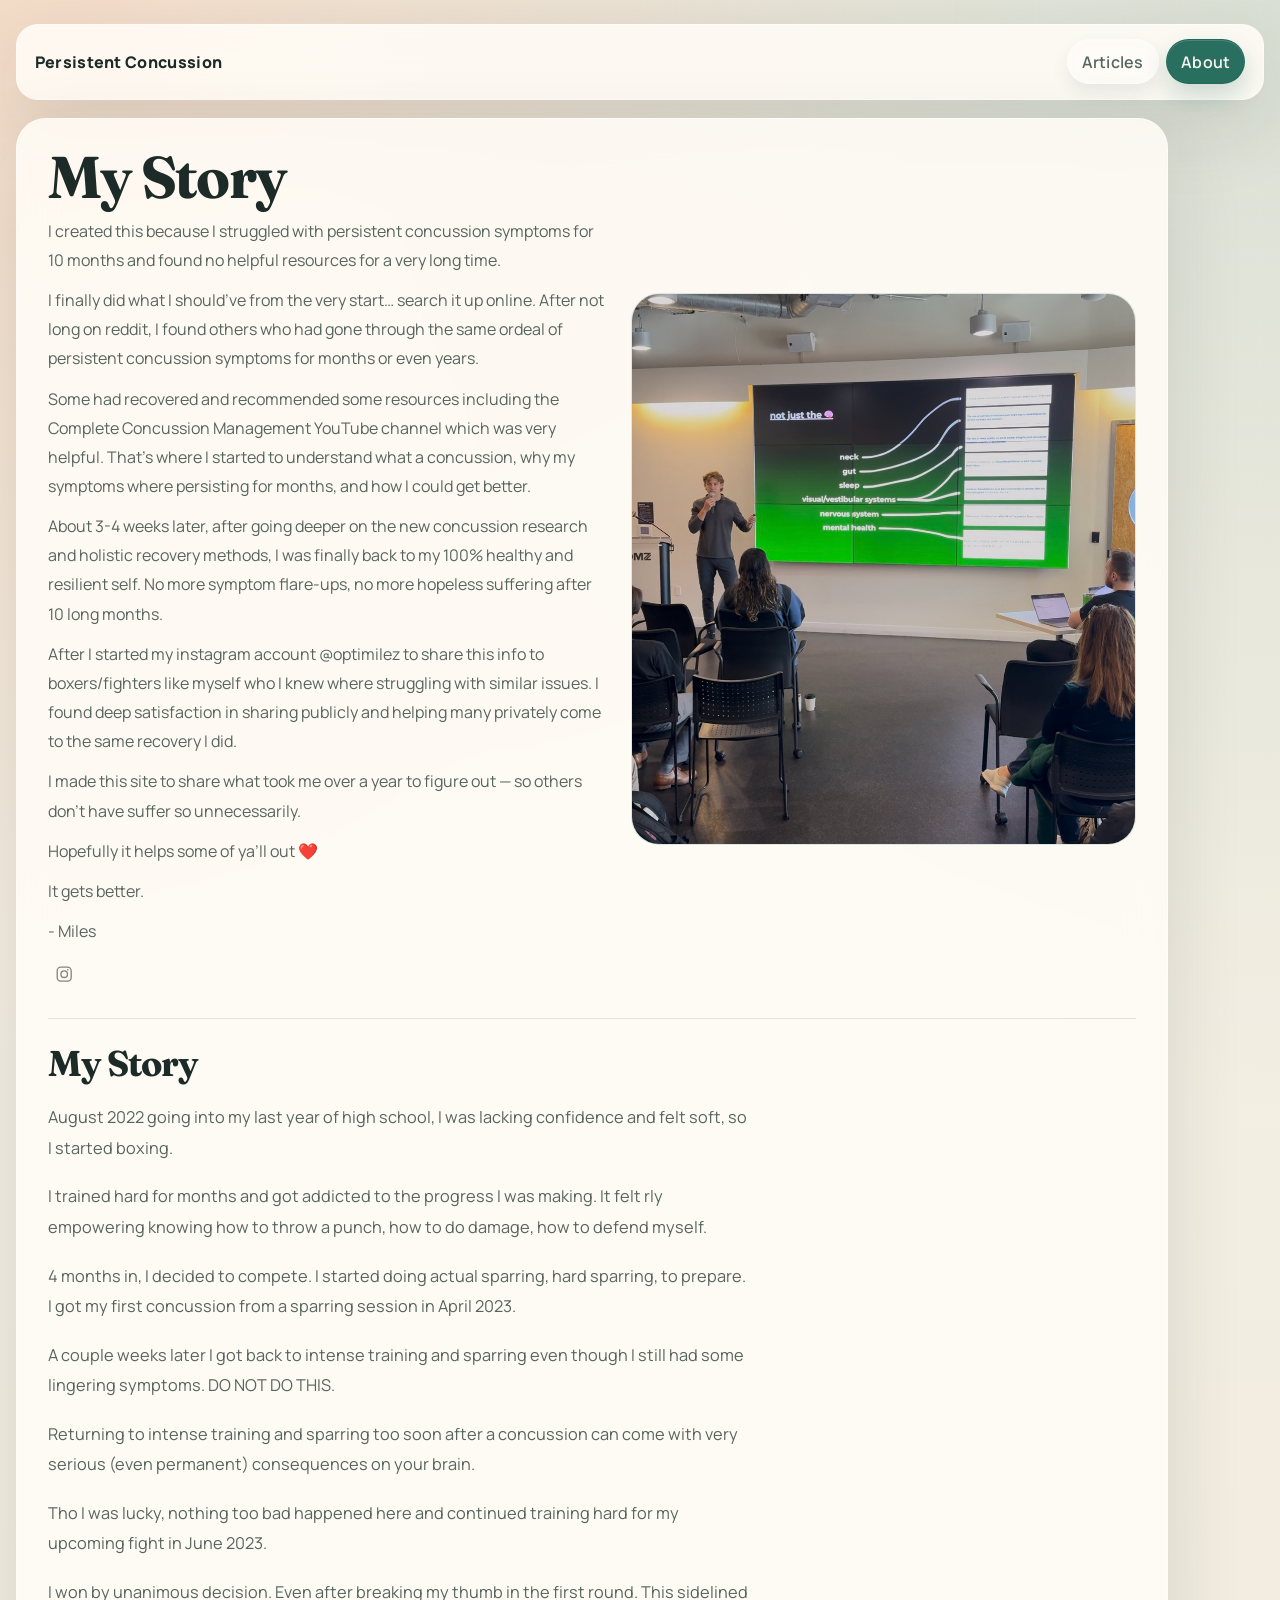
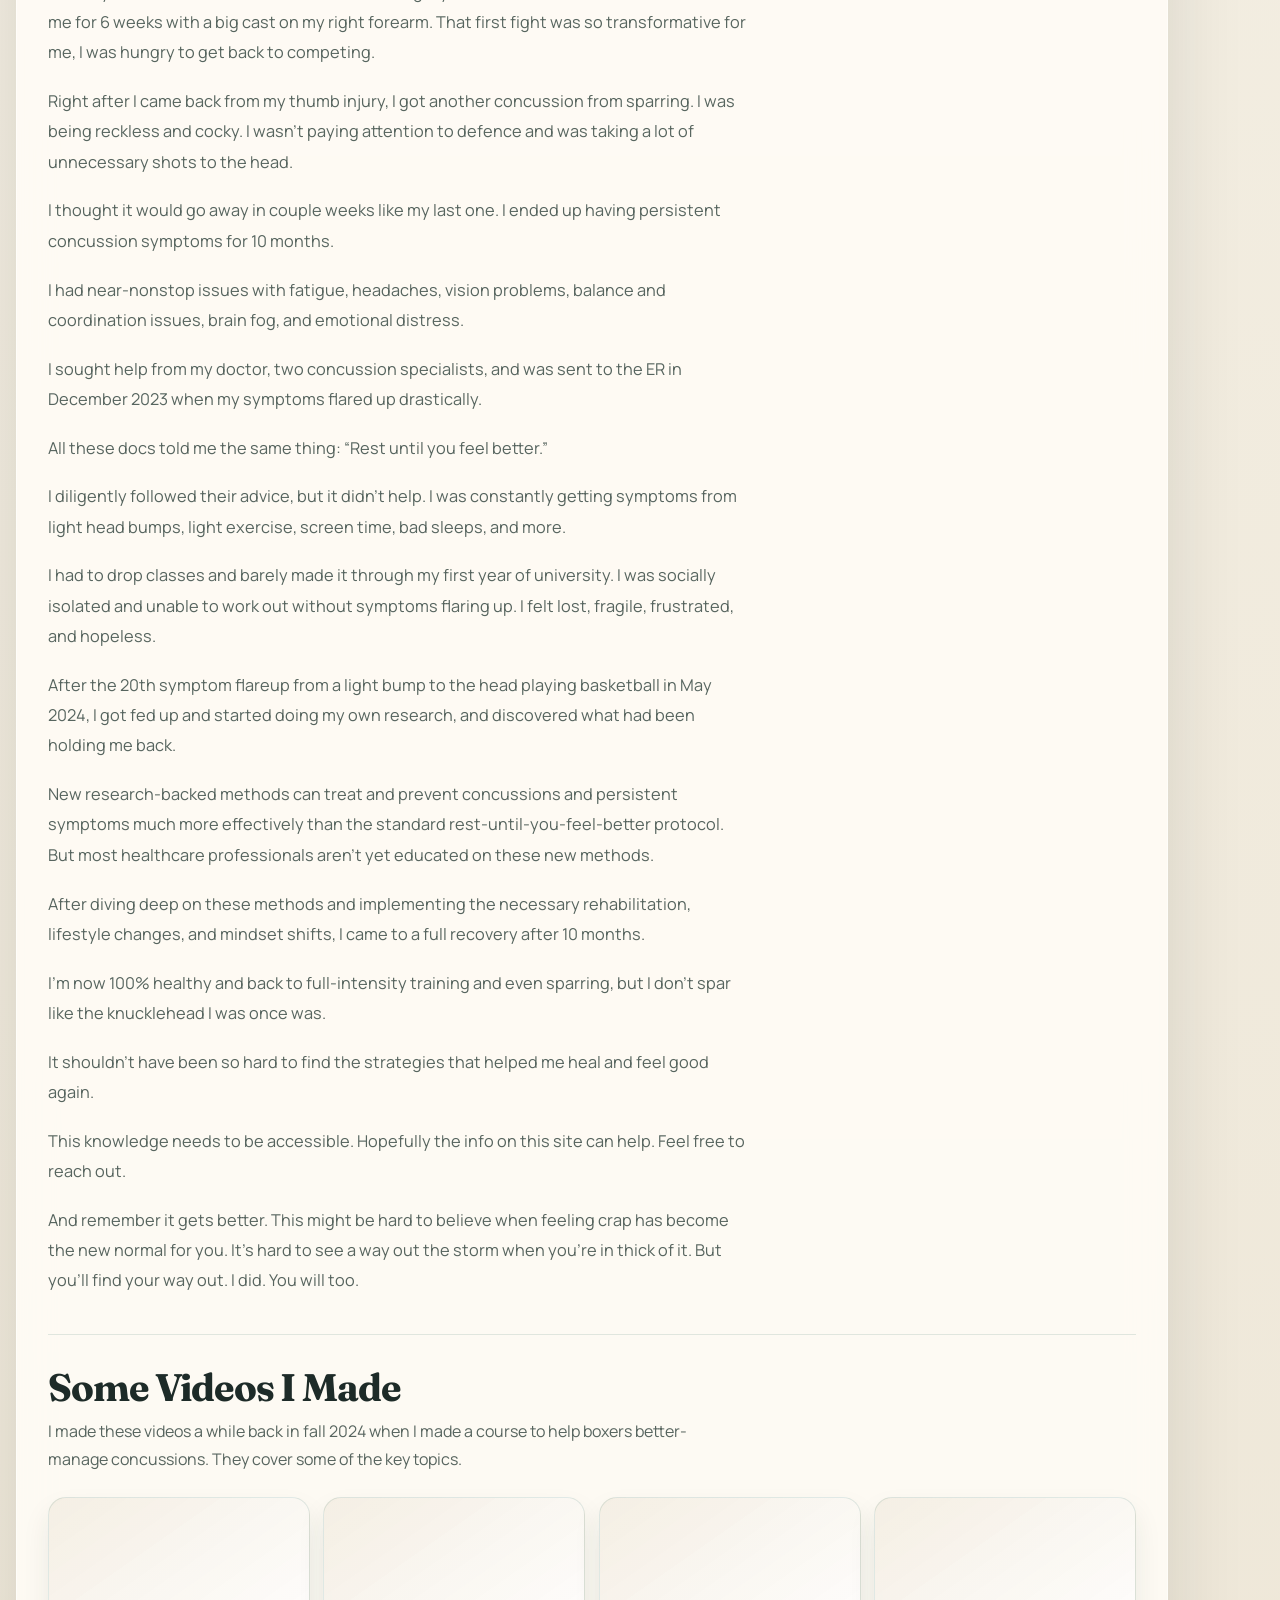
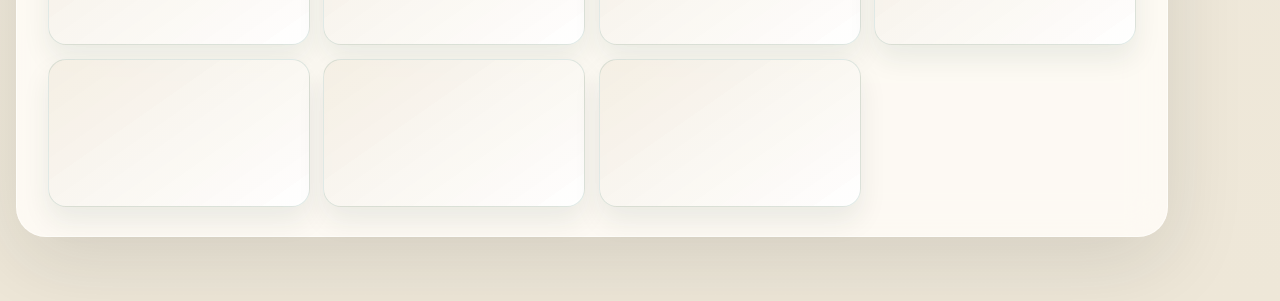
==== commit 5536944b: "Revise About page story with expanded personal narrative" ====
--- a/about.html
+++ b/about.html
@@ -105,72 +105,115 @@
           <div class="about-story__body">
             <h2>My Story</h2>
             <p>
-              I was lacking confidence and felt soft, so I started boxing in August 2022. I
-              trained hard for months and got addicted to the progress I was making.
-            </p>
-
-            <p>
-              Once I decided to compete, I started sparring harder to prepare. I got a concussion
-              from a sparring session in April 2023. I was still new to sparring at the time.
-            </p>
-
-            <p>
-              I got back to intense training and sparring soon after, even though I still had
-              symptoms. Returning to intense training and sparring too soon after a concussion can
-              come with very serious consequences. Don’t do this.
-            </p>
-
-            <p>
-              I had my first fight in June 2023 and won by unanimous decision. I broke my thumb in
-              the first round, which sidelined me for 6 weeks. I was hungry to get back to
-              competing.
+              August 2022 going into my last year of high school, I was lacking confidence and
+              felt soft, so I started boxing.
+            </p>
+
+            <p>
+              I trained hard for months and got addicted to the progress I was making. It felt
+              rly empowering knowing how to throw a punch, how to do damage, how to defend
+              myself.
+            </p>
+
+            <p>
+              4 months in, I decided to compete. I started doing actual sparring, hard sparring,
+              to prepare. I got my first concussion from a sparring session in April 2023.
+            </p>
+
+            <p>
+              A couple weeks later I got back to intense training and sparring even though I
+              still had some lingering symptoms. DO NOT DO THIS.
+            </p>
+
+            <p>
+              Returning to intense training and sparring too soon after a concussion can come
+              with very serious (even permanent) consequences on your brain.
+            </p>
+
+            <p>
+              Tho I was lucky, nothing too bad happened here and continued training hard for my
+              upcoming fight in June 2023.
+            </p>
+
+            <p>
+              I won by unanimous decision. Even after breaking my thumb in the first round. This
+              sidelined me for 6 weeks with a big cast on my right forearm. That first fight was
+              so transformative for me, I was hungry to get back to competing.
             </p>
 
             <p>
               Right after I came back from my thumb injury, I got another concussion from
-              sparring. I wasn’t getting beat up. I was just being reckless. I wasn’t paying
-              attention to defense and was taking a lot of unnecessary shots to the head.
-            </p>
-
-            <p>
-              My concussion symptoms lasted 10 months. I had nonstop issues with fatigue,
-              headaches, vision problems, balance and coordination issues, brain fog, and
-              emotional distress.
+              sparring. I was being reckless and cocky. I wasn’t paying attention to defence and
+              was taking a lot of unnecessary shots to the head.
+            </p>
+
+            <p>
+              I thought it would go away in couple weeks like my last one. I ended up having
+              persistent concussion symptoms for 10 months.
+            </p>
+
+            <p>
+              I had near-nonstop issues with fatigue, headaches, vision problems, balance and
+              coordination issues, brain fog, and emotional distress.
             </p>
 
             <p>
               I sought help from my doctor, two concussion specialists, and was sent to the ER
-              when my symptoms flared up drastically. They all told me the same thing: “Rest until
-              you feel better.” I diligently followed their advice, but it didn’t help. I was
-              constantly getting symptoms from light head bumps, light exercise, screen time, bad
-              sleeps, and more.
-            </p>
-
-            <p>
-              I had to drop classes and barely made it through the ones I stayed in, all while
-              being socially isolated and unable to work out without symptoms flaring up. I was
-              sick of feeling lost, fragile, frustrated, and hopeless.
-            </p>
-
-            <p>
-              I got fed up and started doing my own research, and discovered what had been holding
-              me back. New research-backed methods can treat and prevent concussions and persistent
-              symptoms much more effectively than the standard rest protocol, but most healthcare
-              professionals aren’t yet educated on them.
+              in December 2023 when my symptoms flared up drastically.
+            </p>
+
+            <p>
+              All these docs told me the same thing: “Rest until you feel better.”
+            </p>
+
+            <p>
+              I diligently followed their advice, but it didn’t help. I was constantly getting
+              symptoms from light head bumps, light exercise, screen time, bad sleeps, and more.
+            </p>
+
+            <p>
+              I had to drop classes and barely made it through my first year of university. I
+              was socially isolated and unable to work out without symptoms flaring up. I felt
+              lost, fragile, frustrated, and hopeless.
+            </p>
+
+            <p>
+              After the 20th symptom flareup from a light bump to the head playing basketball in
+              May 2024, I got fed up and started doing my own research, and discovered what had
+              been holding me back.
+            </p>
+
+            <p>
+              New research-backed methods can treat and prevent concussions and persistent
+              symptoms much more effectively than the standard rest-until-you-feel-better
+              protocol. But most healthcare professionals aren’t yet educated on these new
+              methods.
             </p>
 
             <p>
               After diving deep on these methods and implementing the necessary rehabilitation,
               lifestyle changes, and mindset shifts, I came to a full recovery after 10 months.
-              I’m now 100% healthy and back to full-intensity training and sparring, but now I
-              spar smart.
-            </p>
-
-            <p>
-              It shouldn’t have been so hard to find the strategies that helped me heal and get
-              back to training intelligently. You only get one brain. This knowledge needs to be
-              accessible to those who need it most, the fighters. That’s the mission behind this
-              project and why I built Persistent Concussion.
+            </p>
+
+            <p>
+              I’m now 100% healthy and back to full-intensity training and even sparring, but I
+              don’t spar like the knucklehead I was once was.
+            </p>
+
+            <p>
+              It shouldn’t have been so hard to find the strategies that helped me heal and feel
+              good again.
+            </p>
+
+            <p>
+              This knowledge needs to be accessible. Hopefully the info on this site can help.
+              Feel free to reach out.
+            </p>
+
+            <p>
+              And remember it gets better. This might be hard to believe when feeling crap has
+              become the new normal for you. It’s hard to see a way out the storm when you’re in
+              thick of it. But you’ll find your way out. I did. You will too.
             </p>
           </div>
 
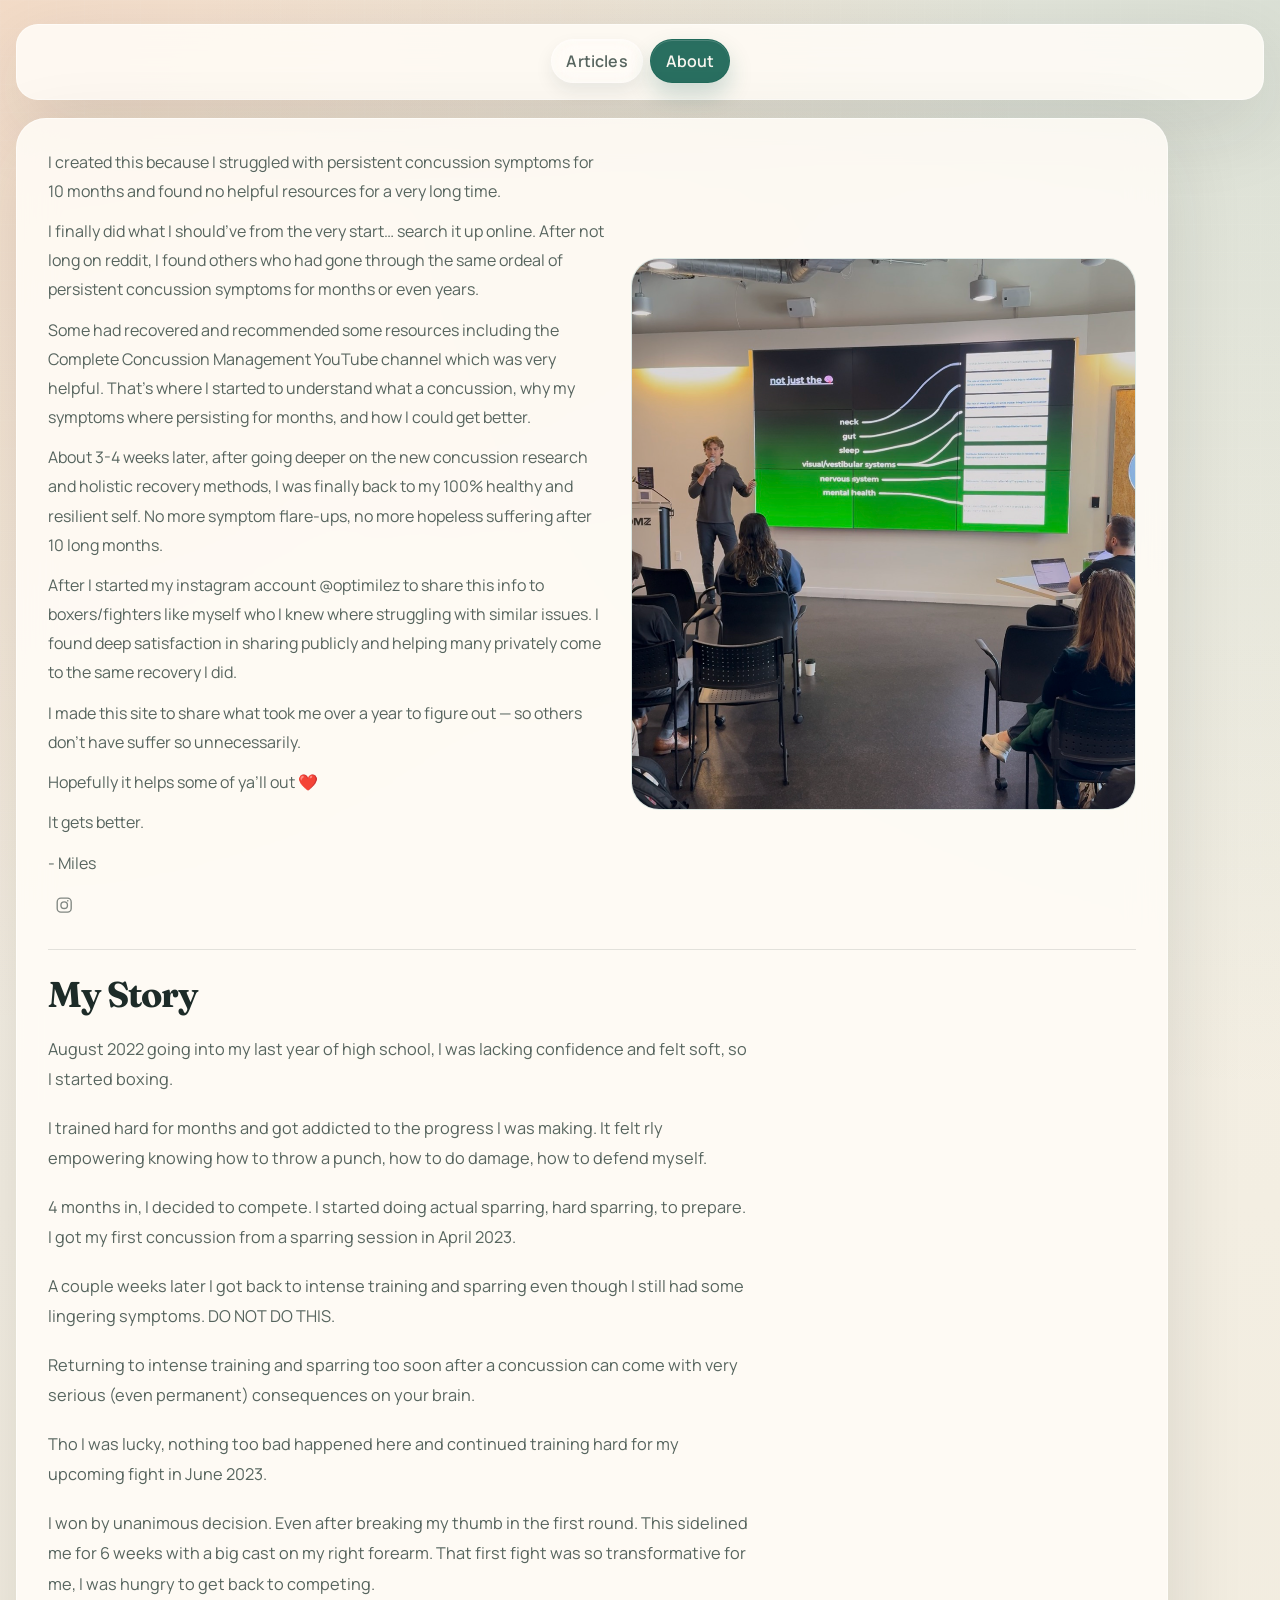
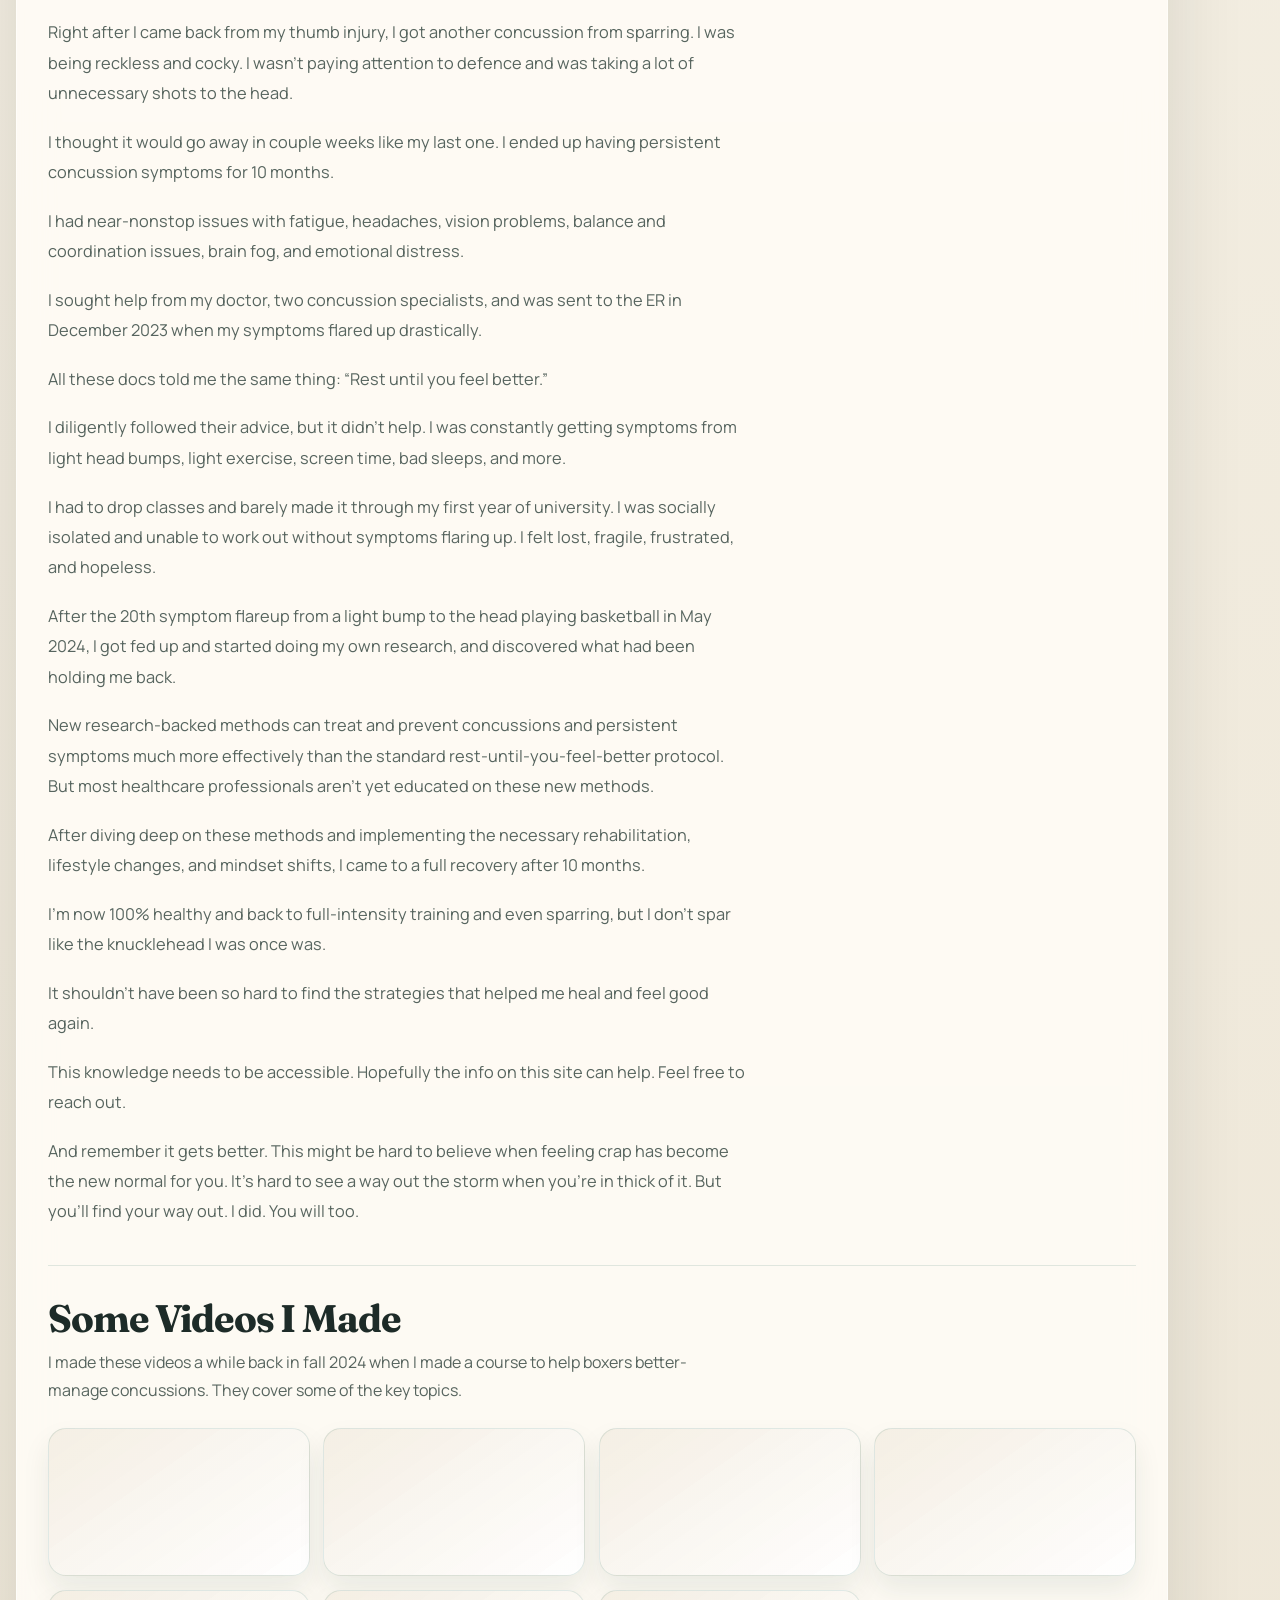
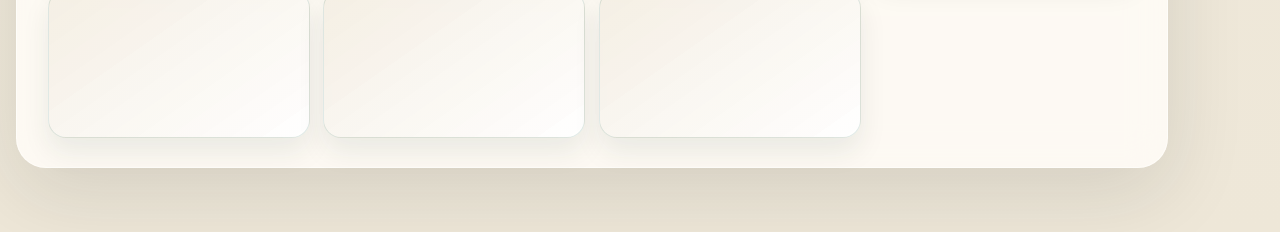
==== commit 059c614a: "Center nav links and remove redundant about heading" ====
--- a/about.html
+++ b/about.html
@@ -27,7 +27,6 @@
   <body>
     <div class="page-shell">
       <nav class="site-nav" aria-label="Primary">
-        <a class="site-nav__brand" href="./index.html">Persistent Concussion</a>
         <div class="site-nav__links">
           <a class="site-nav__link" href="./index.html">Articles</a>
           <a class="site-nav__link" href="./about.html" aria-current="page">About</a>
@@ -38,7 +37,6 @@
         <article class="about-story">
           <header class="about-story__lead">
             <div class="about-story__lead-copy">
-              <h1>My Story</h1>
               <p class="about-story__intro">
                 I created this because I struggled with persistent concussion symptoms for 10
                 months and found no helpful resources for a very long time.
--- a/styles.css
+++ b/styles.css
@@ -61,27 +61,22 @@
 .site-nav {
   display: flex;
   align-items: center;
-  justify-content: space-between;
+  justify-content: center;
   gap: 1rem;
   padding: 0.9rem 1.1rem;
   margin-bottom: 1.15rem;
   border-radius: 22px;
 }
 
-.site-nav__brand,
 .site-nav__link {
   text-decoration: none;
-}
-
-.site-nav__brand {
-  font-weight: 800;
-  letter-spacing: 0.02em;
 }
 
 .site-nav__links {
   display: flex;
   flex-wrap: wrap;
   align-items: center;
+  justify-content: center;
   gap: 0.45rem;
 }
 
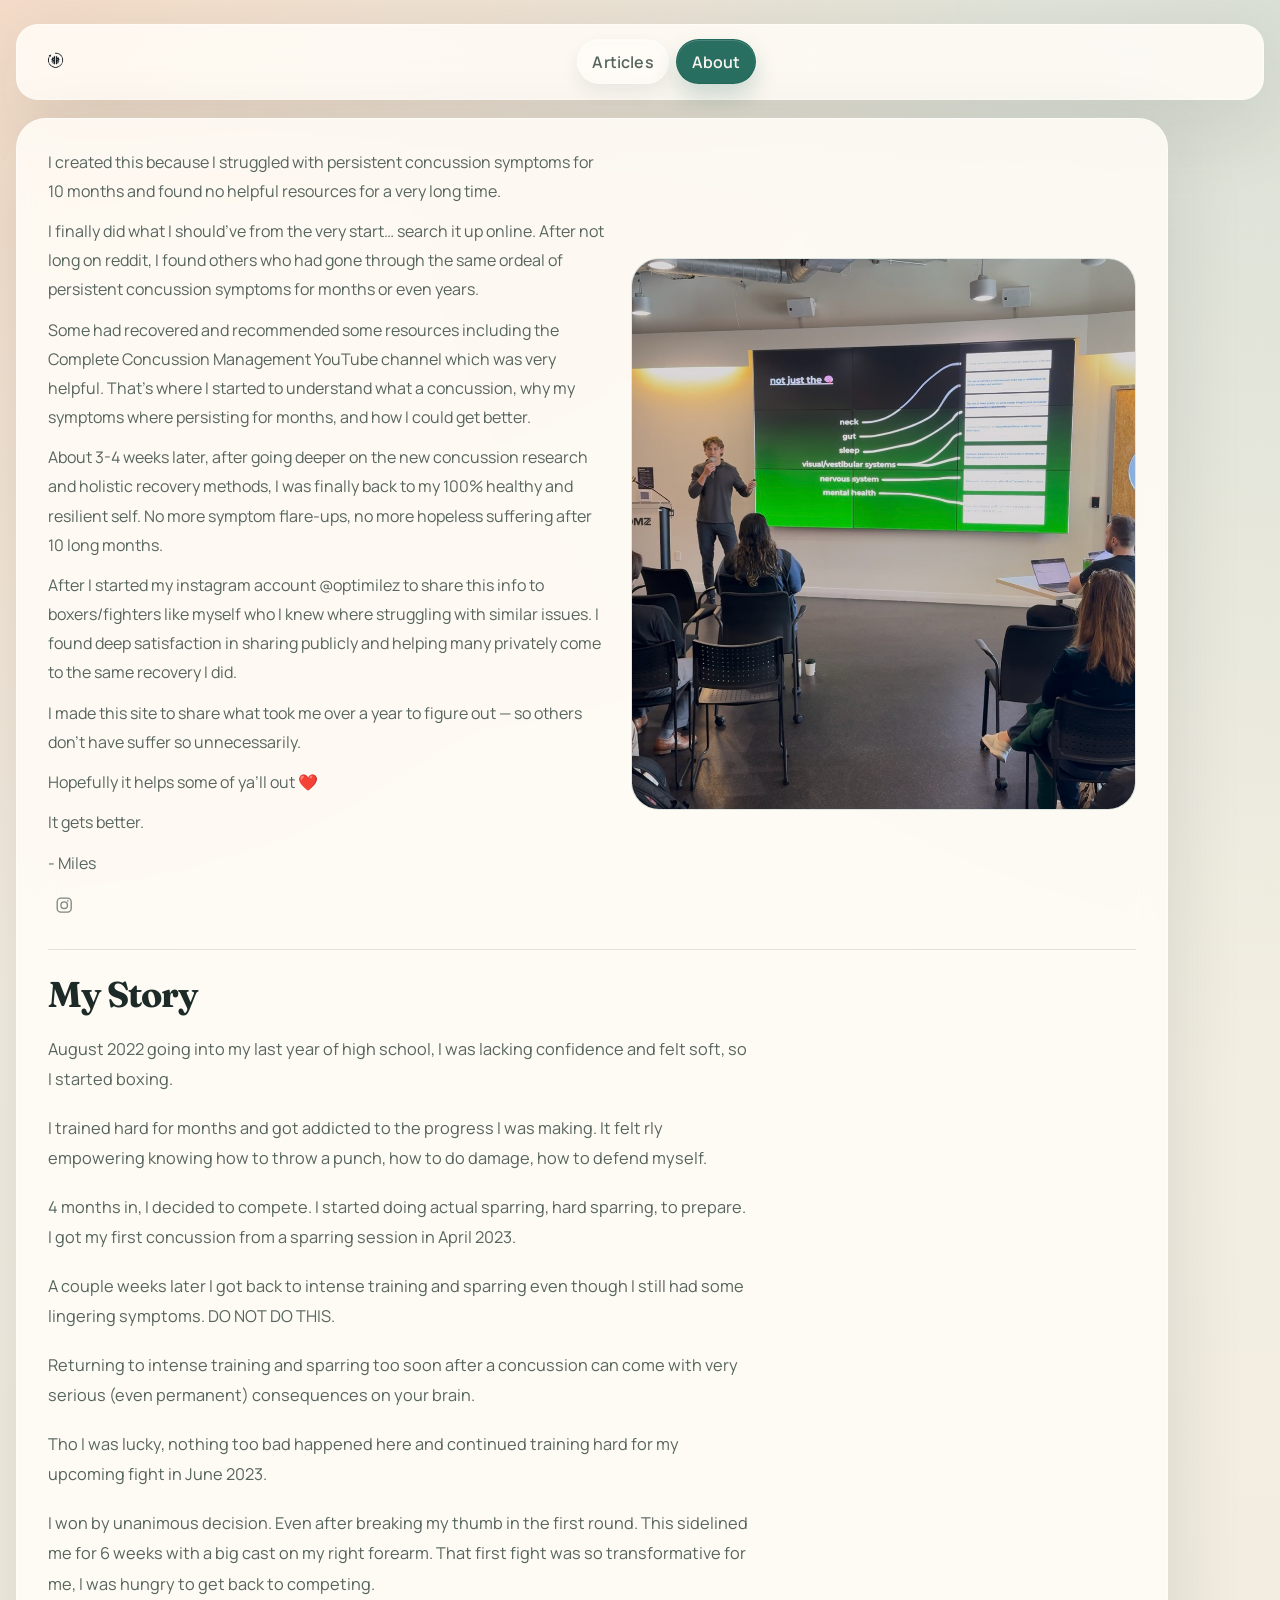
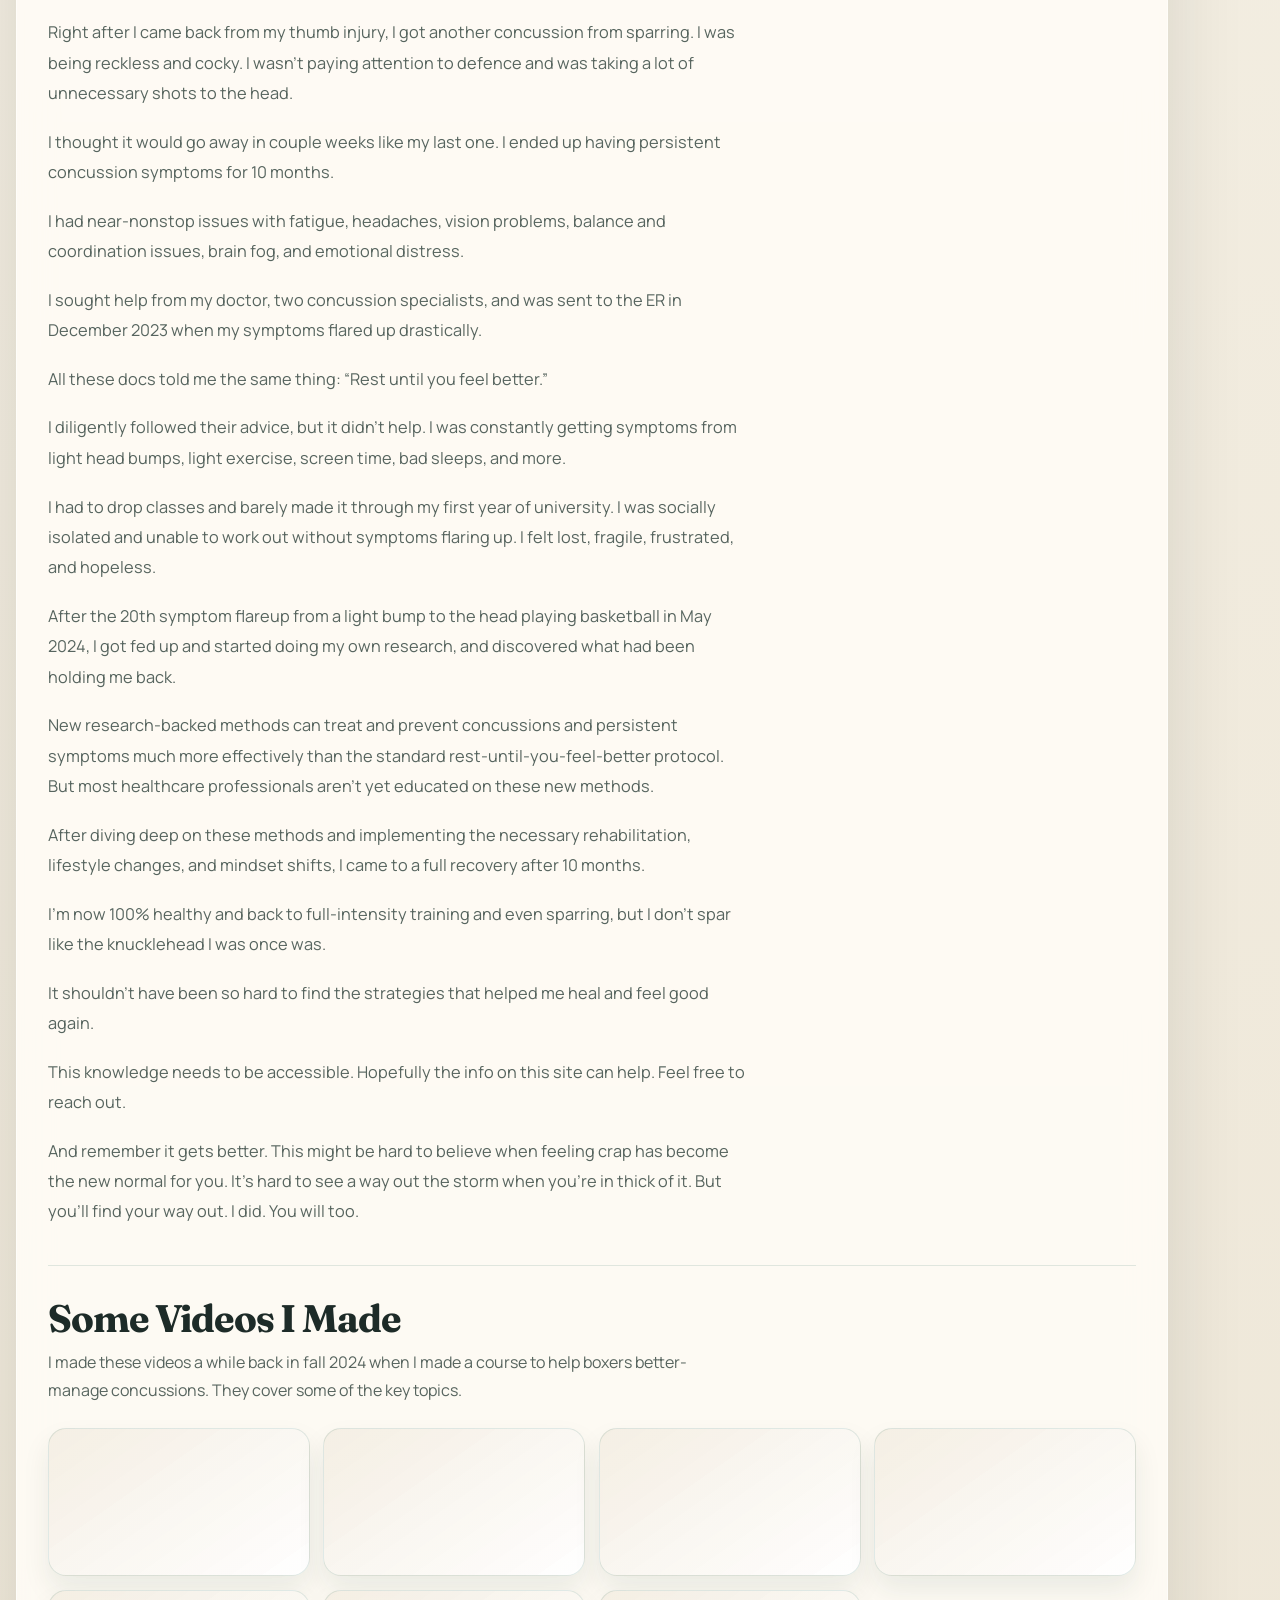
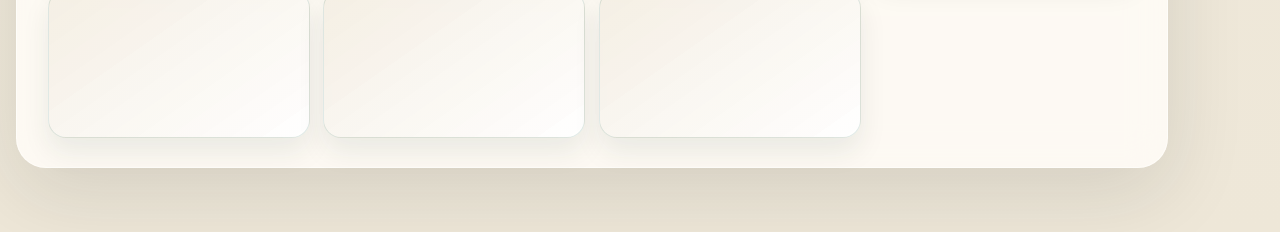
==== commit 62faaa6f: "Add navbar logo and favicon across site" ====
--- a/about.html
+++ b/about.html
@@ -22,11 +22,20 @@
       href="https://fonts.googleapis.com/css2?family=Fraunces:opsz,wght@9..144,500;9..144,700&family=Manrope:wght@400;500;600;700;800&display=swap"
       rel="stylesheet"
     />
+    <link rel="icon" type="image/png" href="./media/persistent-concussion-logo.png" />
     <link rel="stylesheet" href="./styles.css" />
   </head>
   <body>
     <div class="page-shell">
       <nav class="site-nav" aria-label="Primary">
+        <a class="site-nav__logo" href="./index.html" aria-label="Persistent Concussion home">
+          <img
+            src="./media/persistent-concussion-logo.png"
+            alt="Persistent Concussion logo"
+            width="40"
+            height="40"
+          />
+        </a>
         <div class="site-nav__links">
           <a class="site-nav__link" href="./index.html">Articles</a>
           <a class="site-nav__link" href="./about.html" aria-current="page">About</a>
--- a/styles.css
+++ b/styles.css
@@ -59,6 +59,7 @@
 }
 
 .site-nav {
+  position: relative;
   display: flex;
   align-items: center;
   justify-content: center;
@@ -68,8 +69,26 @@
   border-radius: 22px;
 }
 
+.site-nav__logo,
 .site-nav__link {
   text-decoration: none;
+}
+
+.site-nav__logo {
+  position: absolute;
+  left: 1.1rem;
+  display: inline-flex;
+  align-items: center;
+  justify-content: center;
+  width: 2.6rem;
+  height: 2.6rem;
+}
+
+.site-nav__logo img {
+  width: 100%;
+  height: 100%;
+  object-fit: contain;
+  display: block;
 }
 
 .site-nav__links {
@@ -78,6 +97,7 @@
   align-items: center;
   justify-content: center;
   gap: 0.45rem;
+  padding-left: 3.3rem;
 }
 
 .site-nav__link {
@@ -1590,11 +1610,16 @@
 
   .site-nav {
     flex-direction: column;
-    align-items: start;
+    align-items: center;
   }
 
   .site-nav__links {
     width: 100%;
+    padding-left: 0;
+  }
+
+  .site-nav__logo {
+    position: static;
   }
 
   .articles-grid {
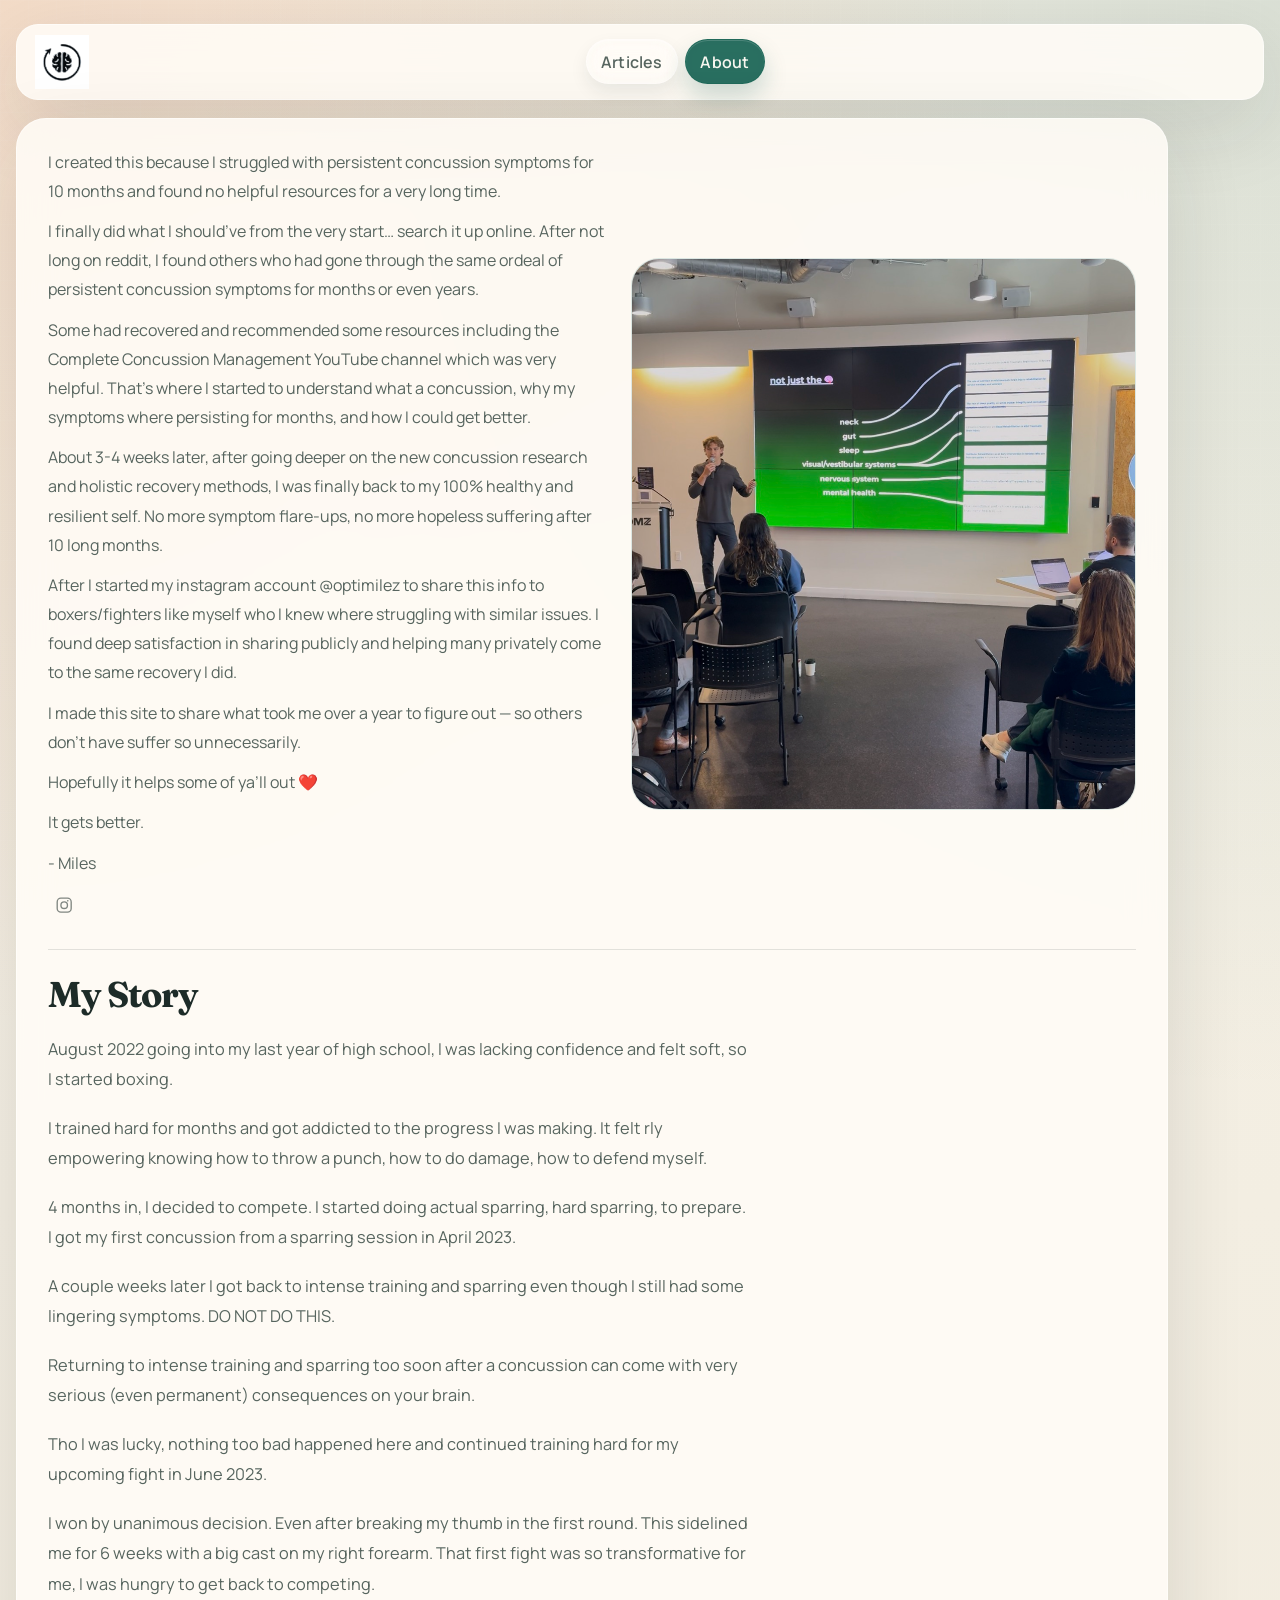
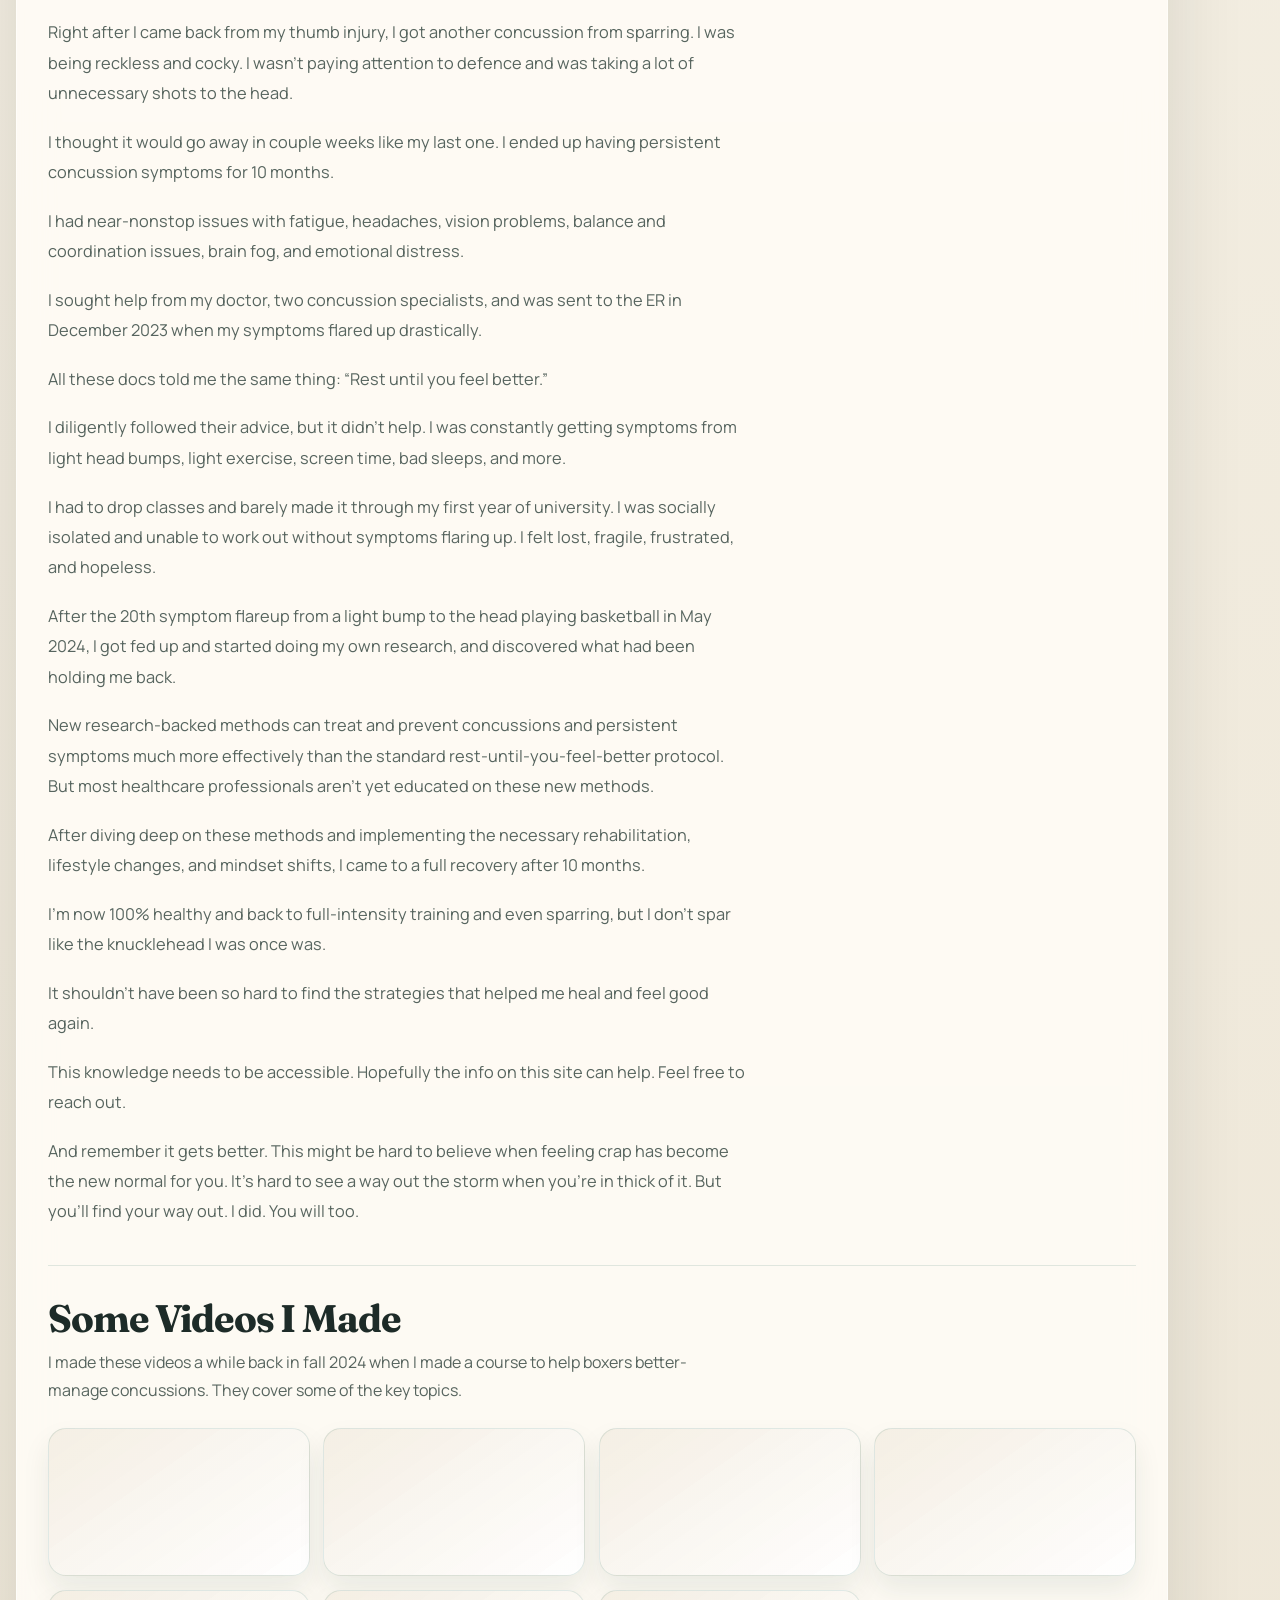
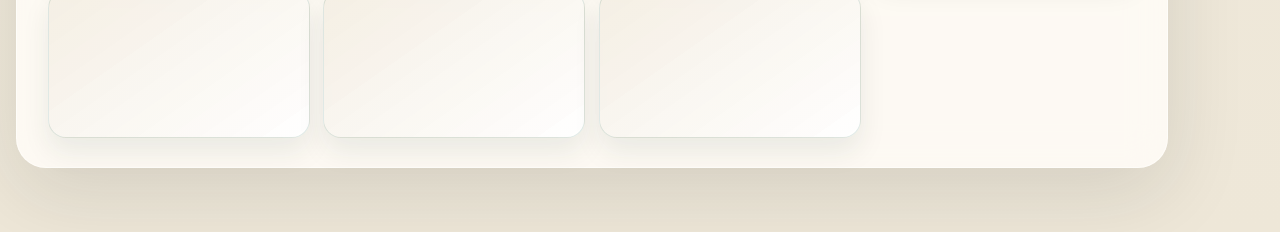
==== commit bd95fa5d: "Replace logo with SVG and enlarge navbar icon" ====
--- a/about.html
+++ b/about.html
@@ -22,7 +22,7 @@
       href="https://fonts.googleapis.com/css2?family=Fraunces:opsz,wght@9..144,500;9..144,700&family=Manrope:wght@400;500;600;700;800&display=swap"
       rel="stylesheet"
     />
-    <link rel="icon" type="image/png" href="./media/persistent-concussion-logo.png" />
+    <link rel="icon" type="image/svg+xml" href="./media/persistent-concussion-logo.svg" />
     <link rel="stylesheet" href="./styles.css" />
   </head>
   <body>
@@ -30,10 +30,10 @@
       <nav class="site-nav" aria-label="Primary">
         <a class="site-nav__logo" href="./index.html" aria-label="Persistent Concussion home">
           <img
-            src="./media/persistent-concussion-logo.png"
+            src="./media/persistent-concussion-logo.svg"
             alt="Persistent Concussion logo"
-            width="40"
-            height="40"
+            width="56"
+            height="56"
           />
         </a>
         <div class="site-nav__links">
--- a/styles.css
+++ b/styles.css
@@ -80,8 +80,8 @@
   display: inline-flex;
   align-items: center;
   justify-content: center;
-  width: 2.6rem;
-  height: 2.6rem;
+  width: 3.4rem;
+  height: 3.4rem;
 }
 
 .site-nav__logo img {
@@ -97,7 +97,7 @@
   align-items: center;
   justify-content: center;
   gap: 0.45rem;
-  padding-left: 3.3rem;
+  padding-left: 4.4rem;
 }
 
 .site-nav__link {
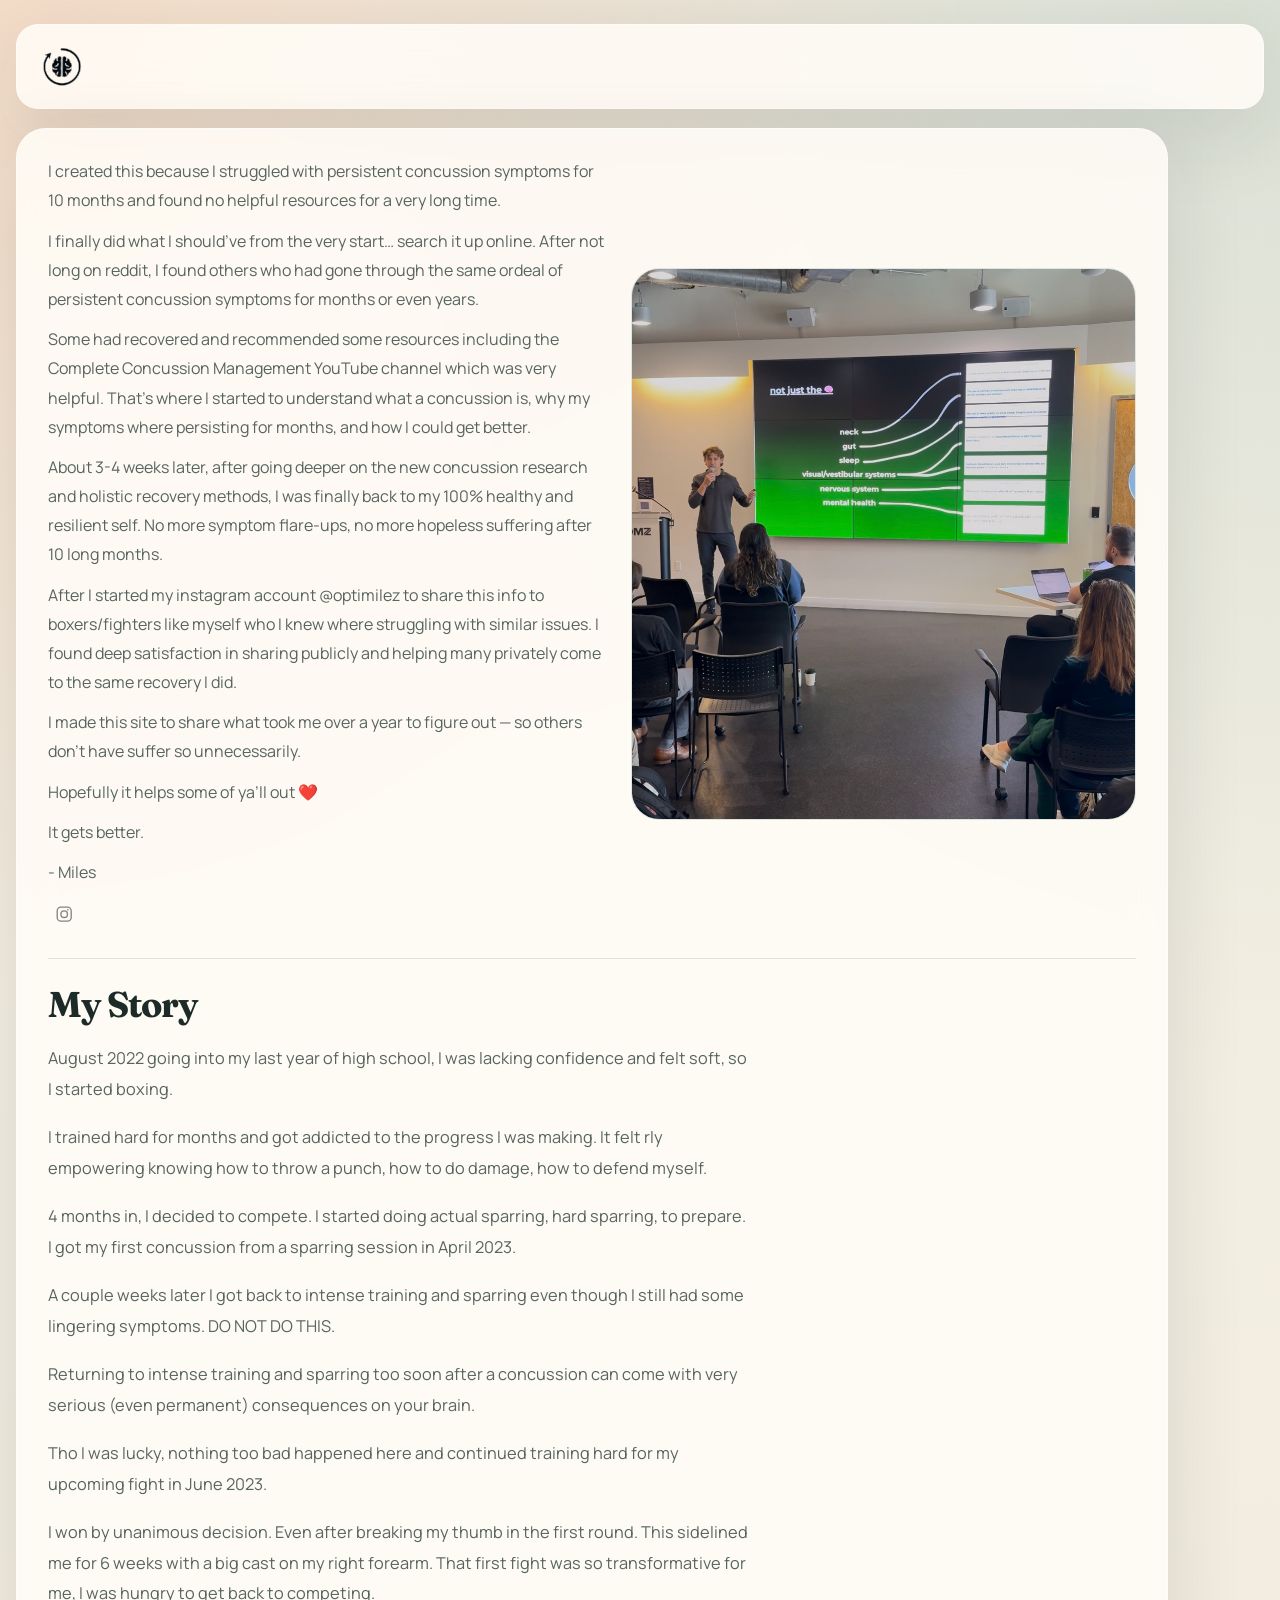
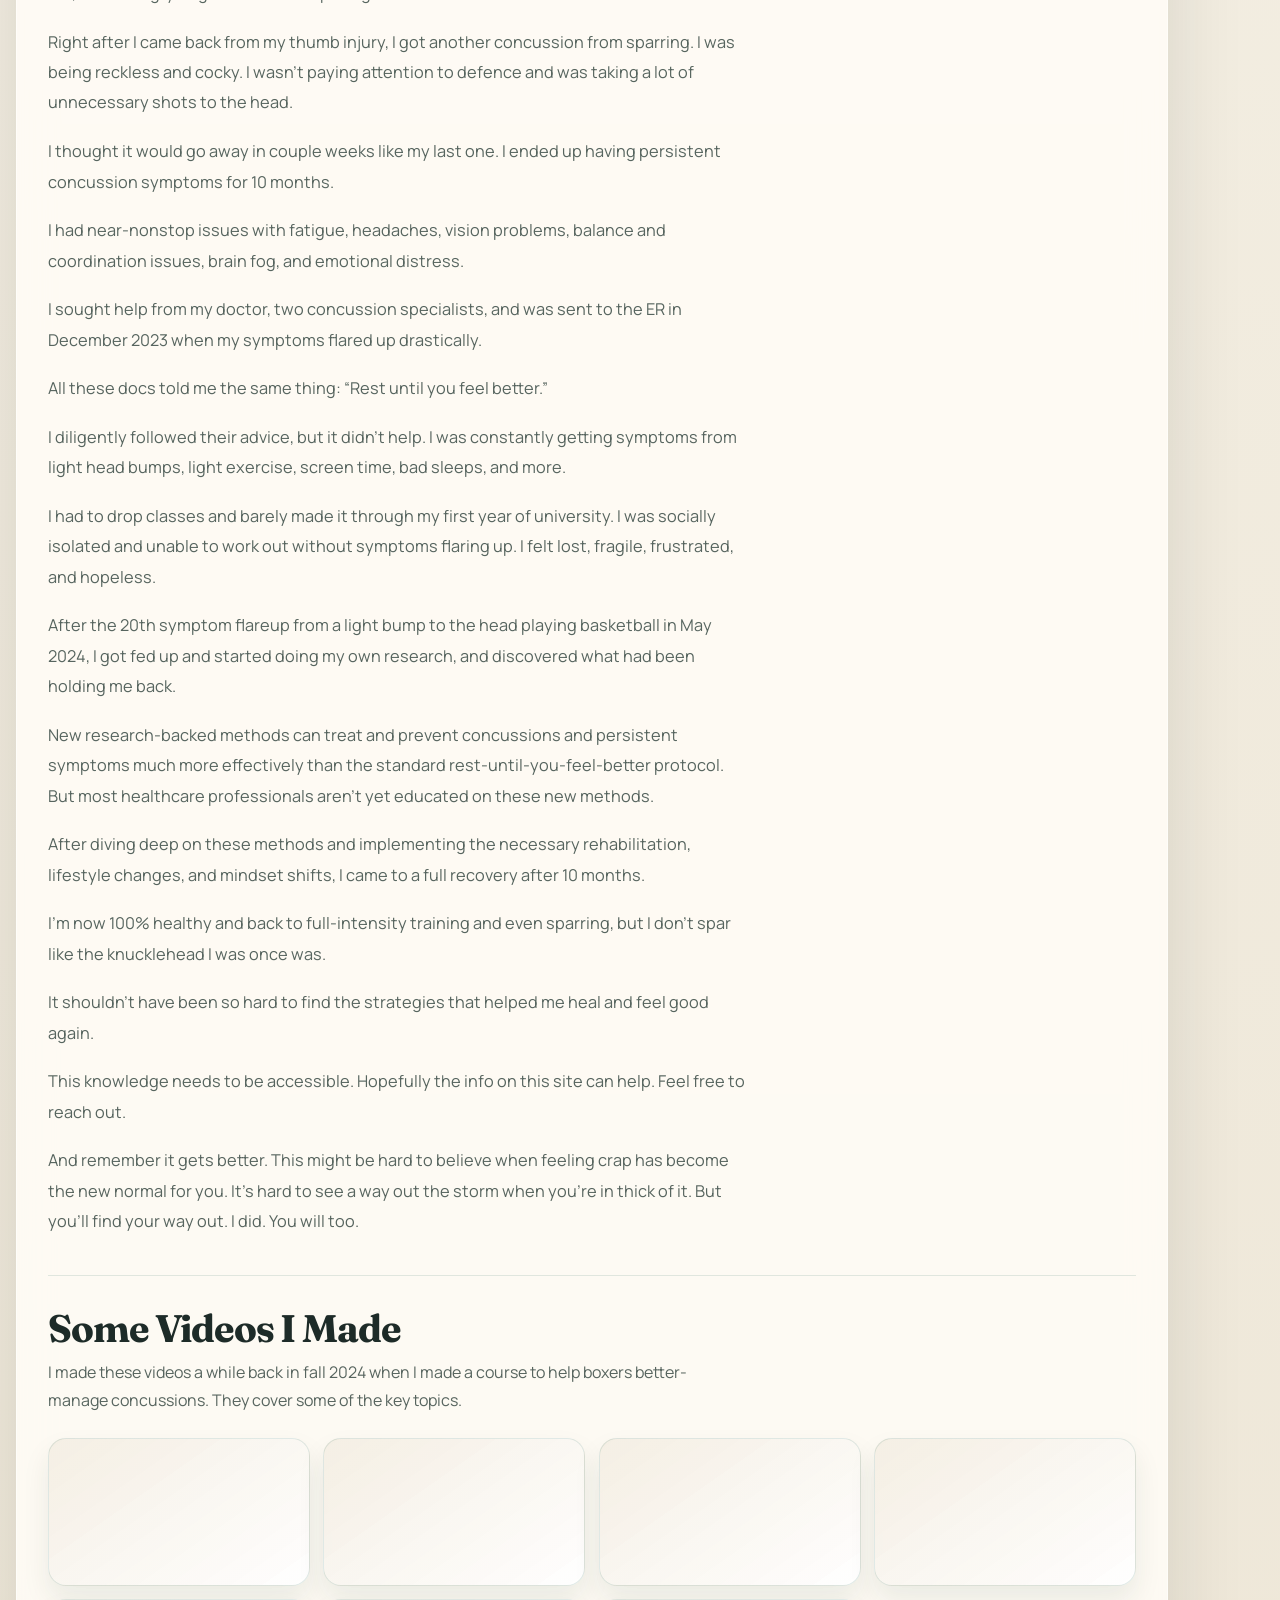
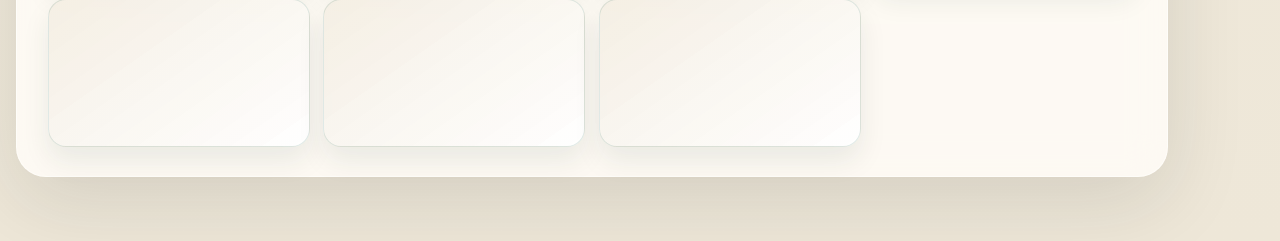
==== commit eedbdb68: "simplify site to about page only" ====
--- a/about.html
+++ b/about.html
@@ -27,7 +27,7 @@
   </head>
   <body>
     <div class="page-shell">
-      <nav class="site-nav" aria-label="Primary">
+      <nav class="site-nav site-nav--single" aria-label="Primary">
         <a class="site-nav__logo" href="./index.html" aria-label="Persistent Concussion home">
           <img
             src="./media/persistent-concussion-logo.svg"
@@ -36,10 +36,6 @@
             height="56"
           />
         </a>
-        <div class="site-nav__links">
-          <a class="site-nav__link" href="./index.html">Articles</a>
-          <a class="site-nav__link" href="./about.html" aria-current="page">About</a>
-        </div>
       </nav>
 
       <main class="about-page">
@@ -58,7 +54,7 @@
               <p class="about-story__intro">
                 Some had recovered and recommended some resources including the Complete
                 Concussion Management YouTube channel which was very helpful. That’s where I
-                started to understand what a concussion, why my symptoms where persisting for
+                started to understand what a concussion is, why my symptoms where persisting for
                 months, and how I could get better.
               </p>
               <p class="about-story__intro">
--- a/styles.css
+++ b/styles.css
@@ -82,6 +82,14 @@
   justify-content: center;
   width: 3.4rem;
   height: 3.4rem;
+}
+
+.site-nav--single {
+  justify-content: flex-start;
+}
+
+.site-nav--single .site-nav__logo {
+  position: static;
 }
 
 .site-nav__logo img {
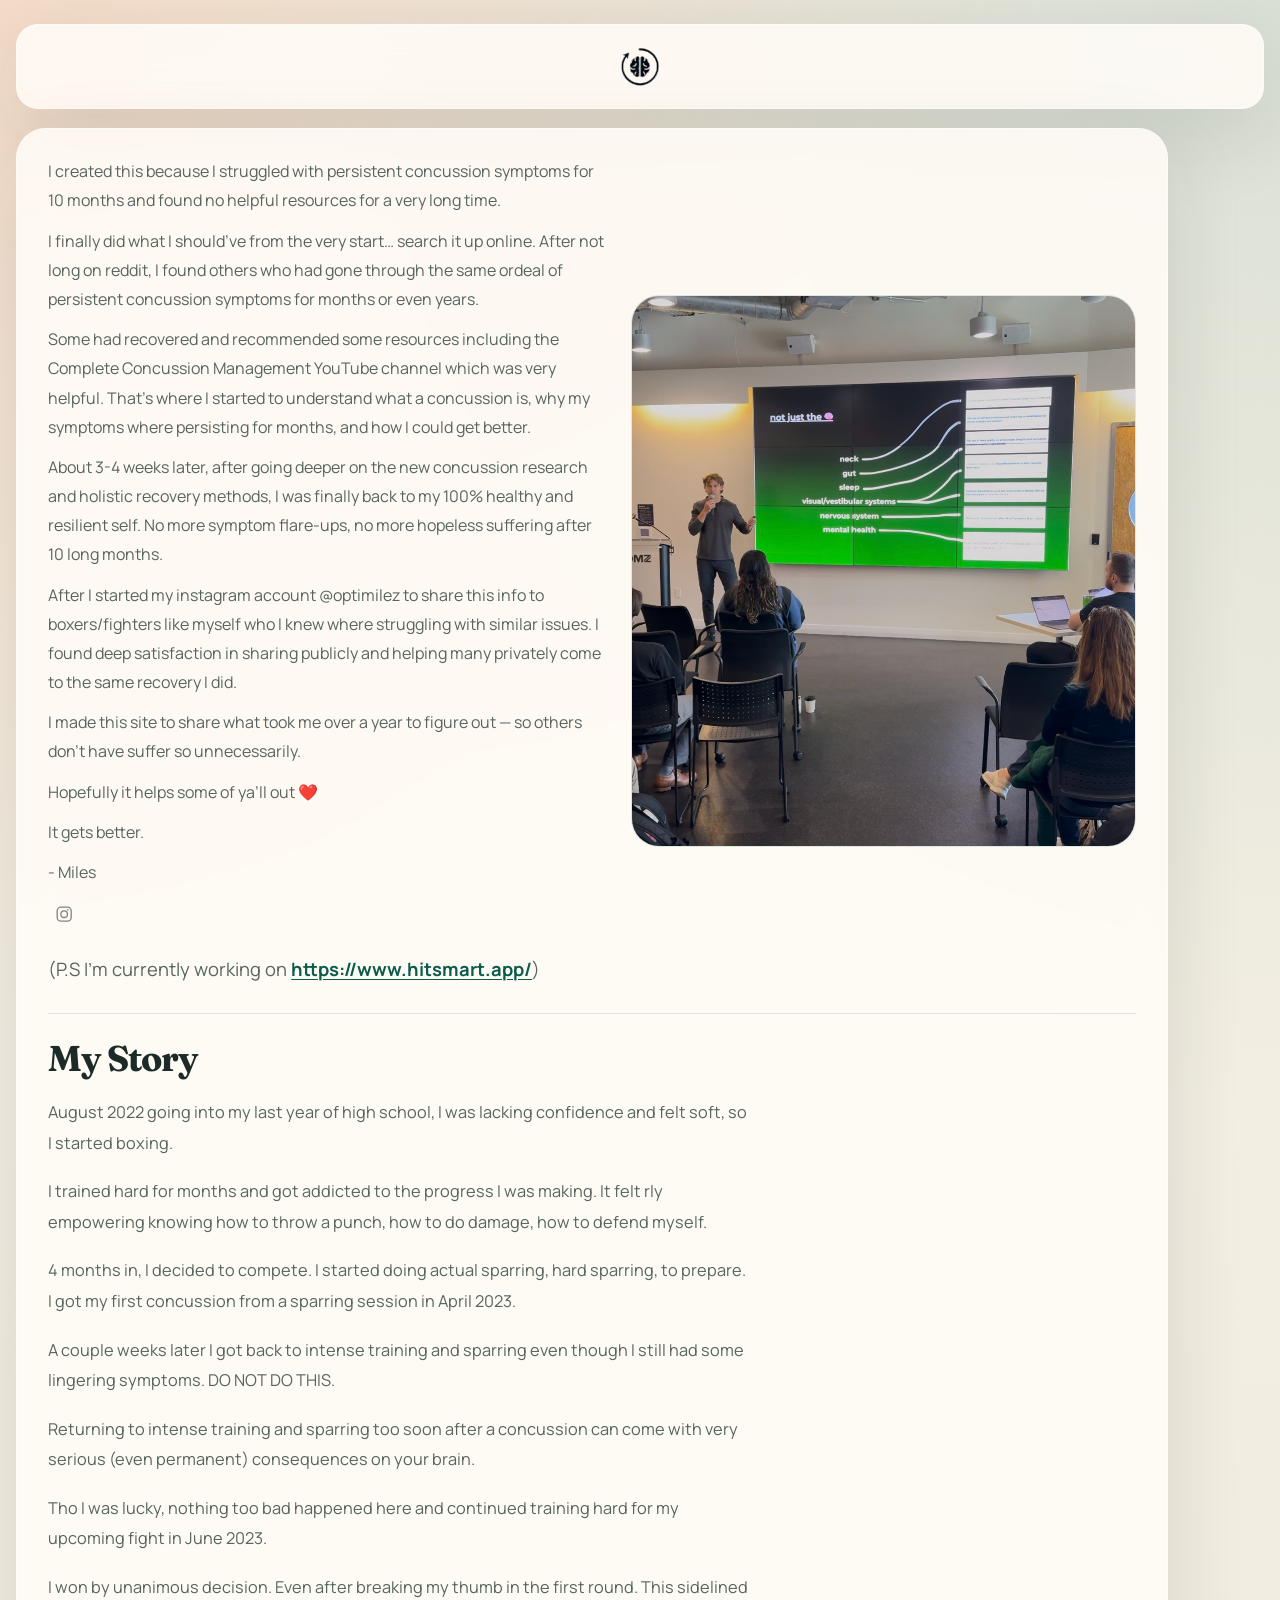
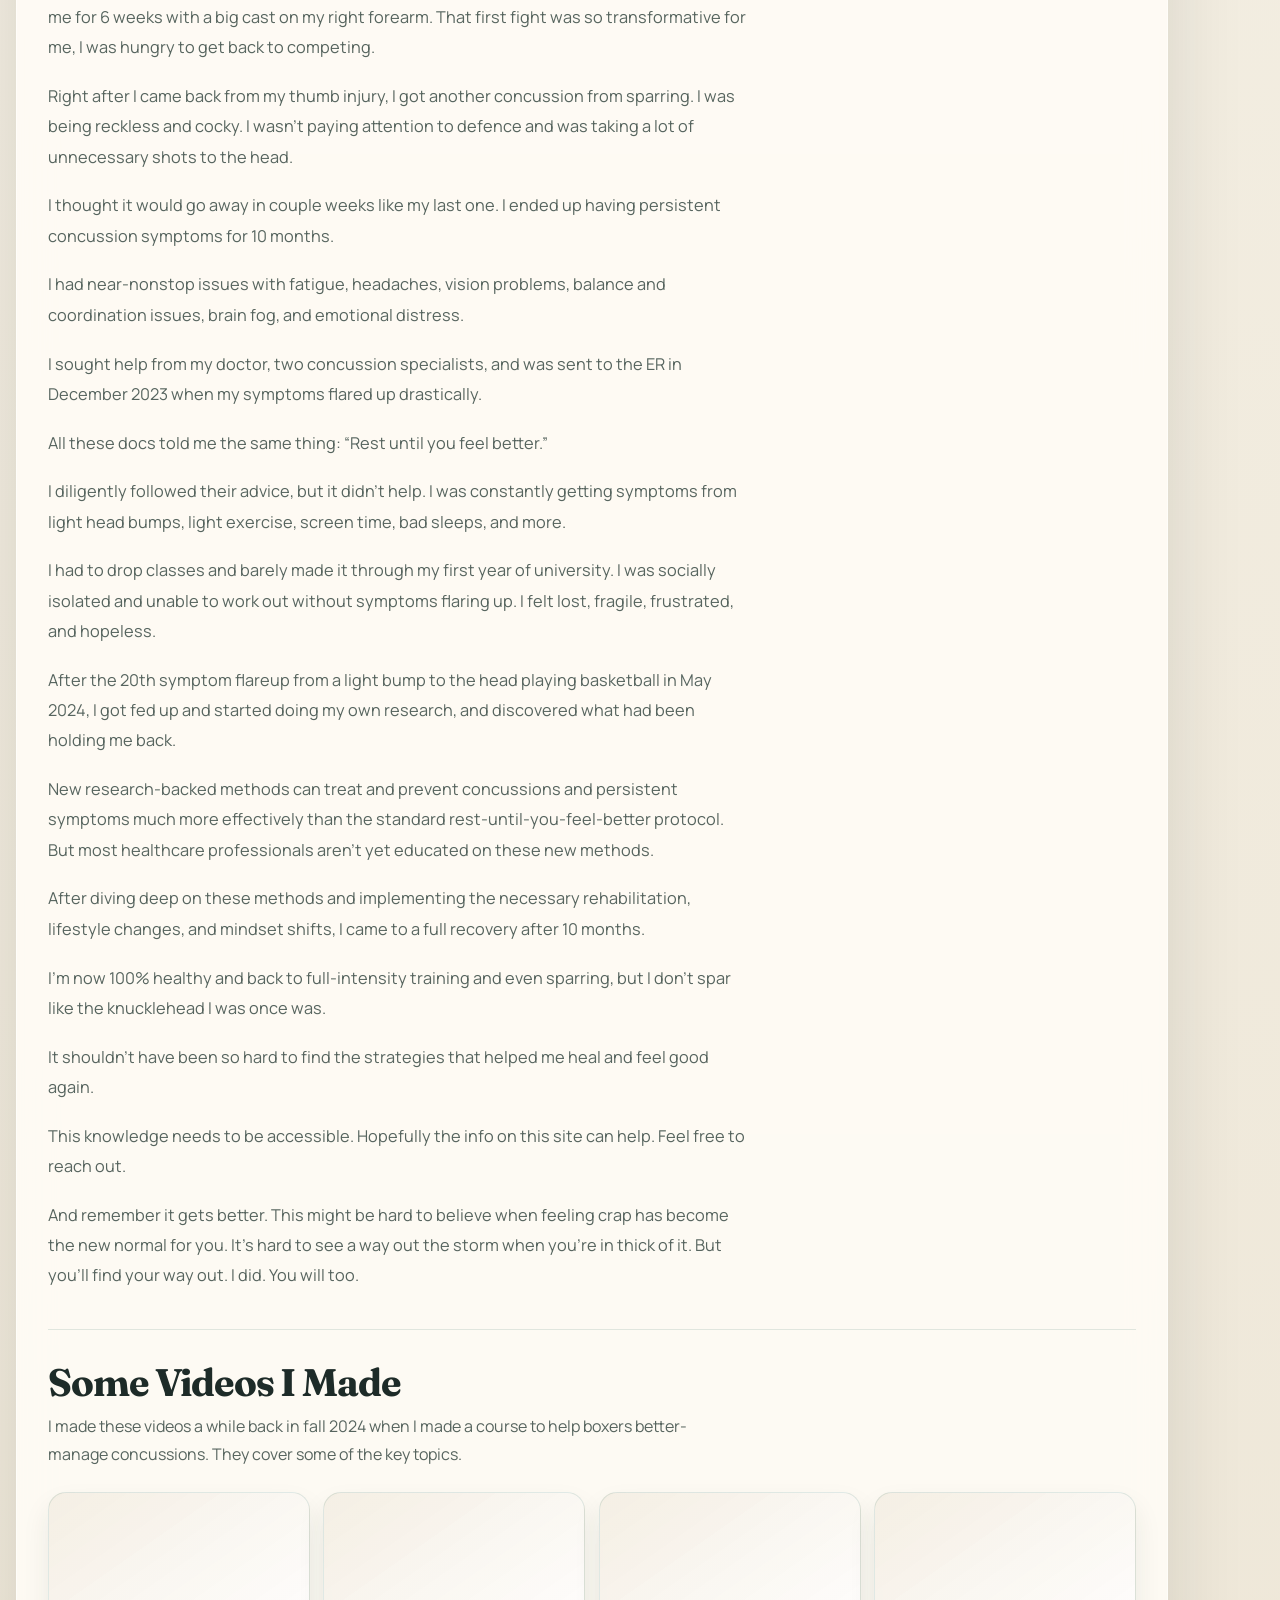
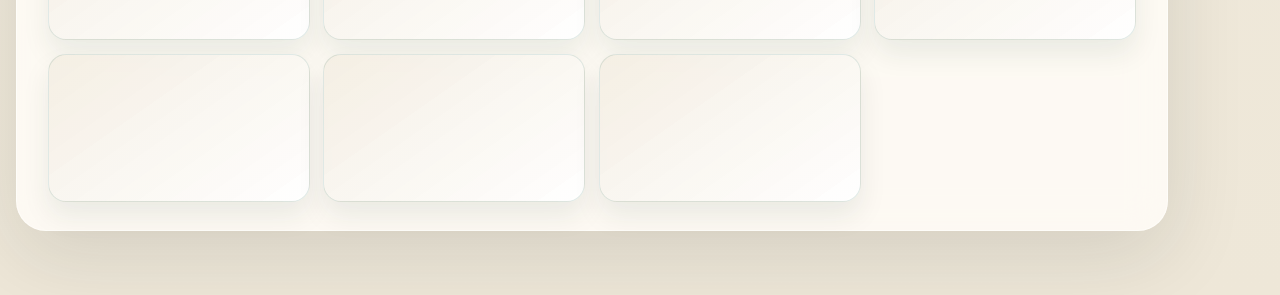
==== commit 771d7bbc: "center logo and add HitSmart note" ====
--- a/about.html
+++ b/about.html
@@ -95,6 +95,10 @@
                   />
                 </svg>
               </a>
+              <p class="about-story__postscript">
+                (P.S I'm currently working on
+                <a href="https://www.hitsmart.app/" target="_blank" rel="noopener noreferrer">https://www.hitsmart.app/</a>)
+              </p>
             </div>
             <figure class="about-story__portrait">
               <img
--- a/styles.css
+++ b/styles.css
@@ -85,7 +85,7 @@
 }
 
 .site-nav--single {
-  justify-content: flex-start;
+  justify-content: center;
 }
 
 .site-nav--single .site-nav__logo {
@@ -1435,6 +1435,20 @@
   fill: currentColor;
 }
 
+.about-story__postscript {
+  margin: 0.85rem 0 0;
+  color: var(--ink-soft);
+  font-size: clamp(1rem, 1.5vw, 1.15rem);
+  line-height: 1.6;
+}
+
+.about-story__postscript a {
+  color: var(--brand);
+  font-weight: 700;
+  text-decoration-thickness: 0.08em;
+  text-underline-offset: 0.18em;
+}
+
 .about-story__portrait {
   margin: 0;
   overflow: hidden;
